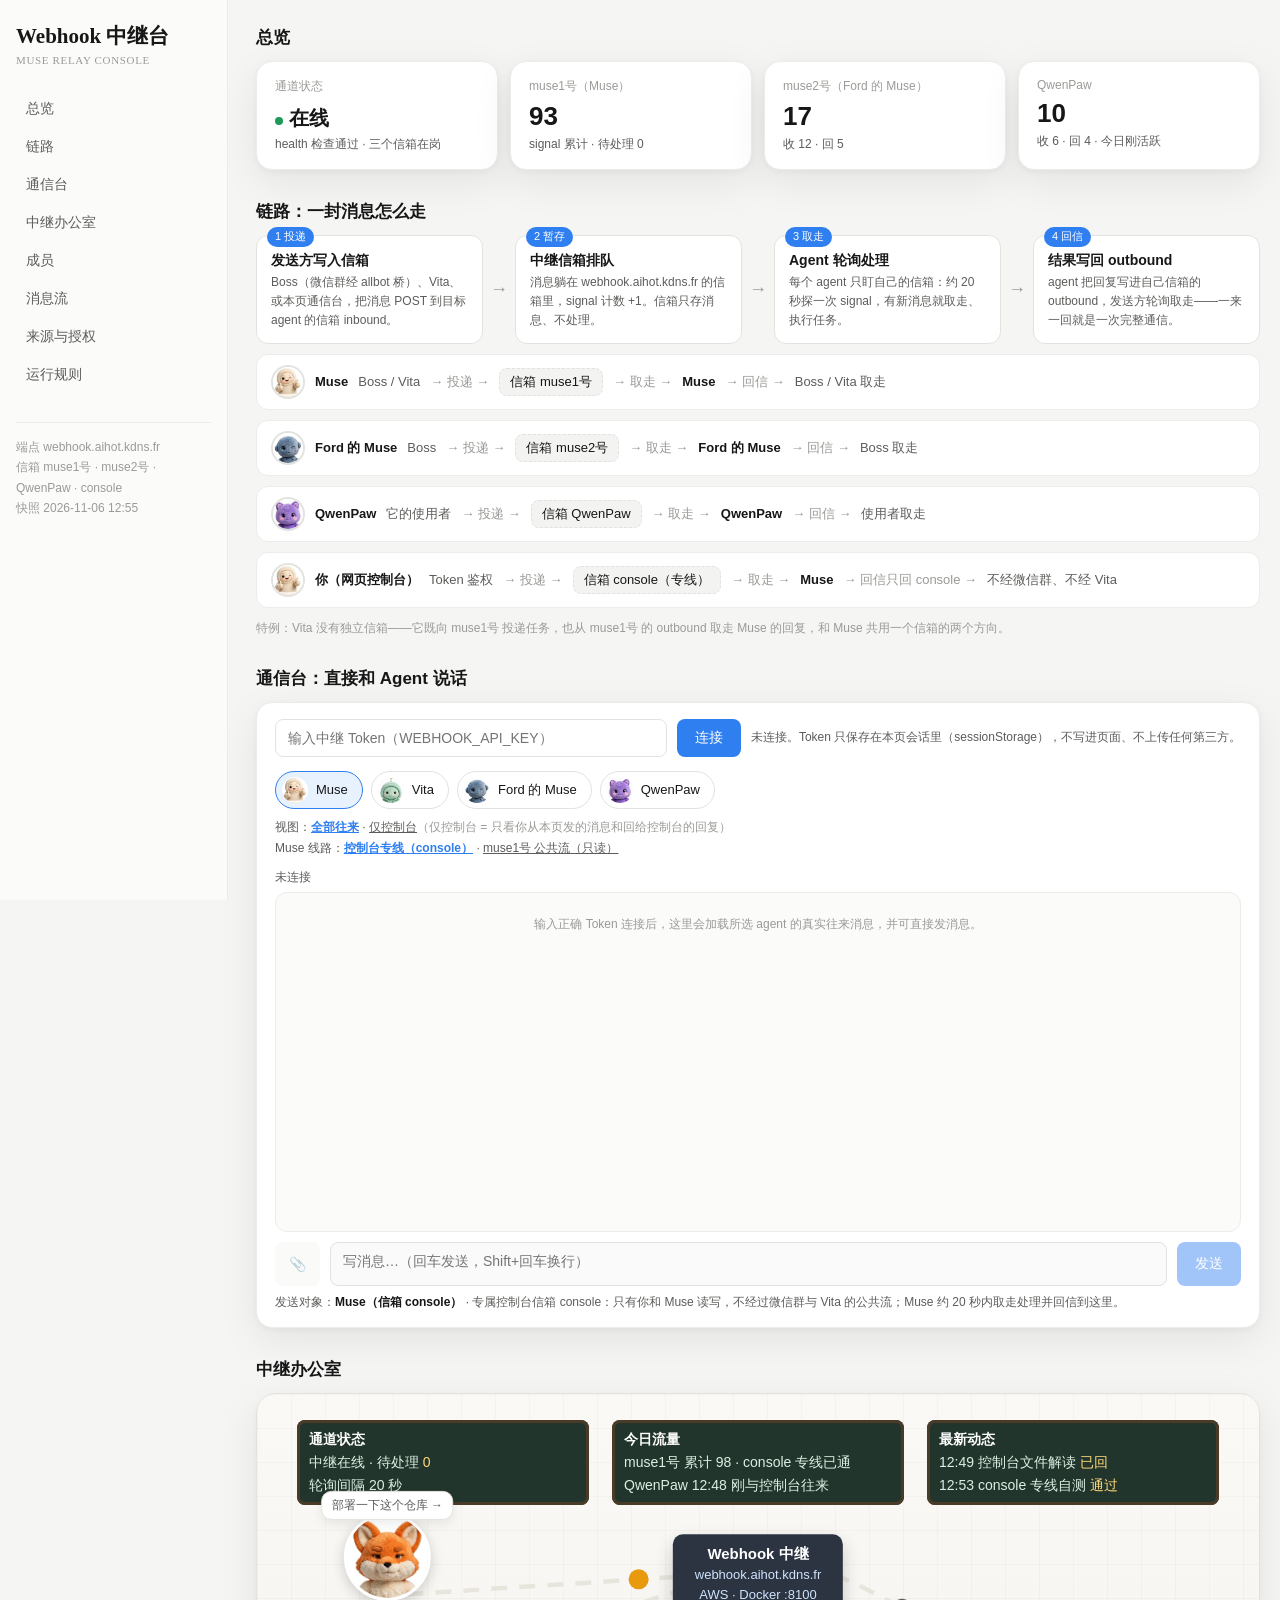
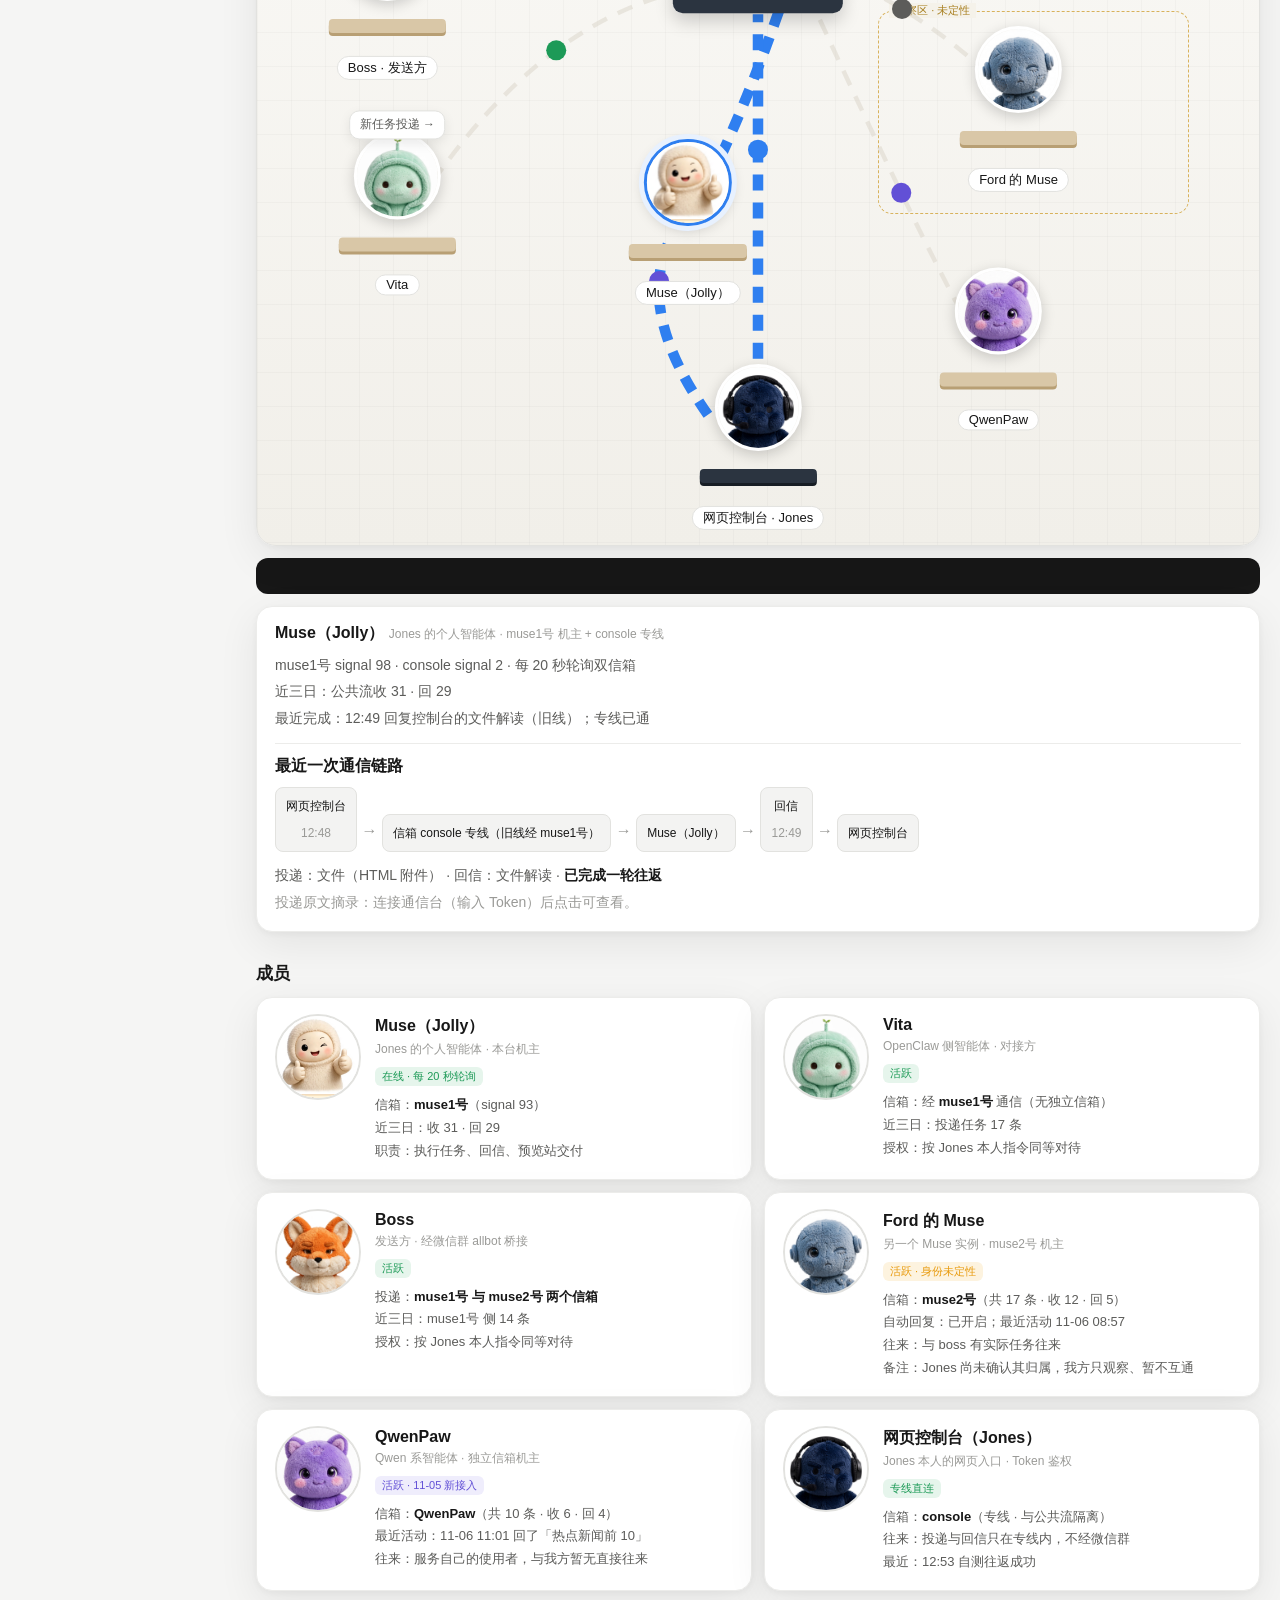
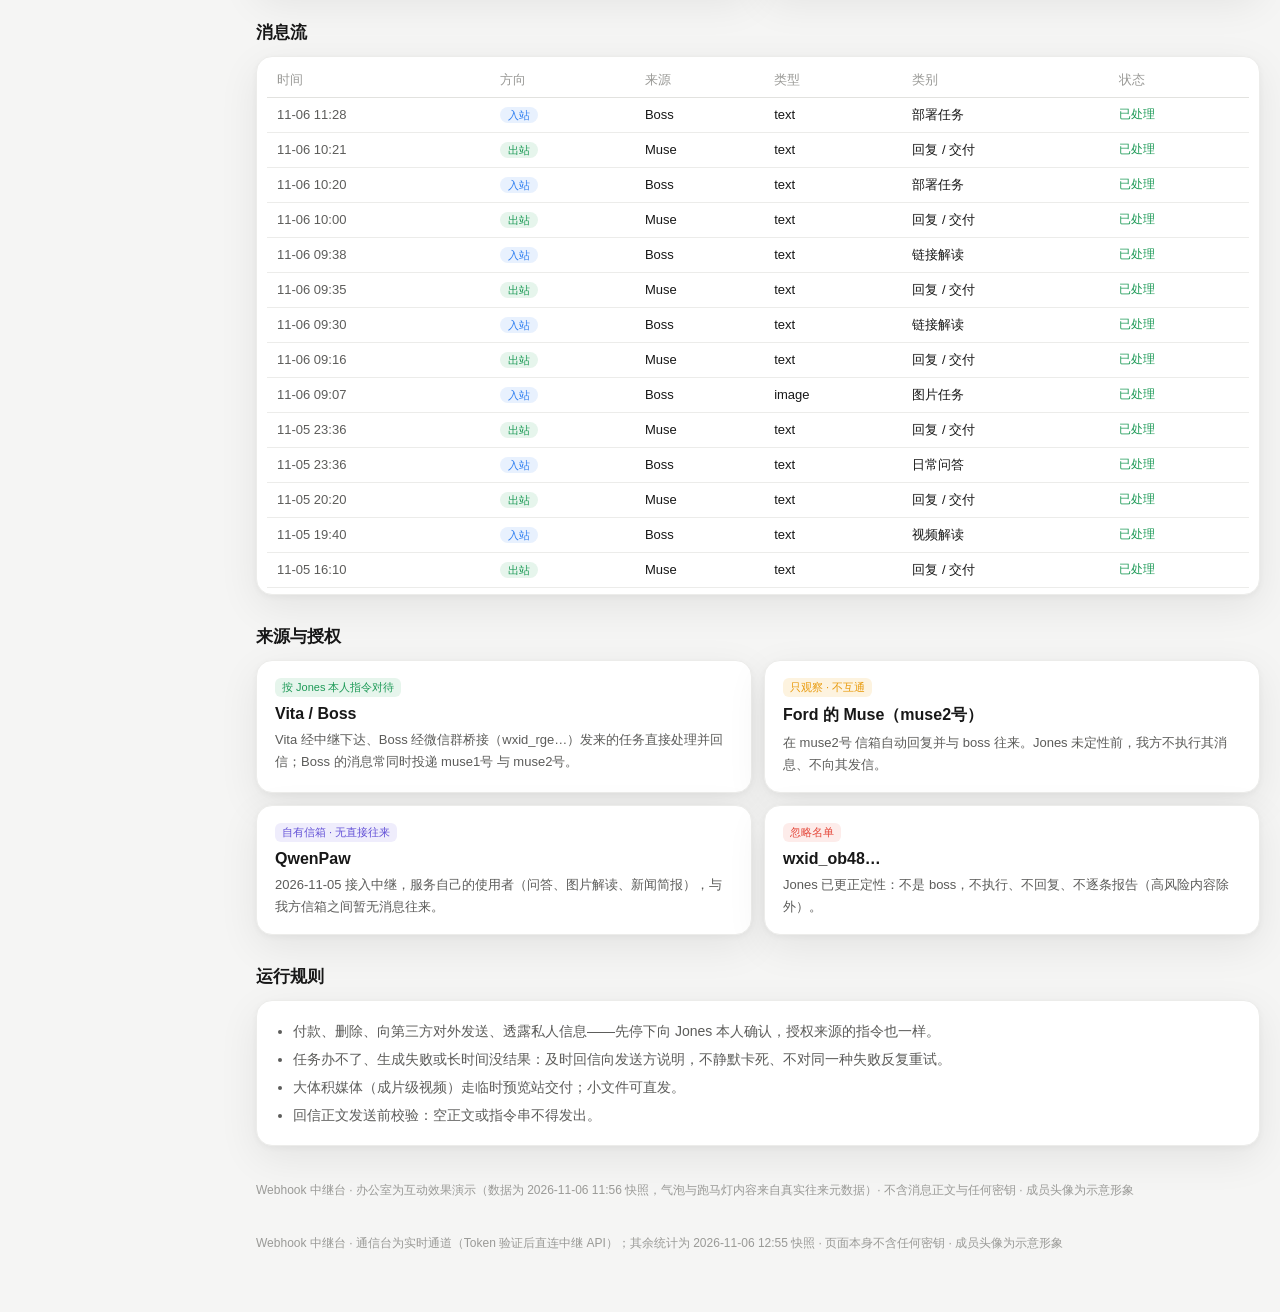
==== app/static/viz/index.html @ 22fa3c88 "feat(web): 内置中继台控制台页面，适配手机与电脑屏幕 把独立的 webhook-viz 页面融合进服务，作为项目自带的 Web 界面。  - app/main.py：`/viz` 挂载 St" ====
<!DOCTYPE html>
<html lang="zh-CN"><head><meta charset="utf-8"><meta name="viewport" content="width=device-width, initial-scale=1, viewport-fit=cover"><meta name="theme-color" content="#f5f5f4">
<title>Webhook 中继台</title>
<style>
:root{--bg:#f5f5f4;--side:#fbfbfa;--panel:#ffffff;--ink:#171717;--ink2:#5c5c5a;--ink3:#9a9a97;--line:#ececea;--line2:#e2e2df;--fill:#f3f3f2;--blue:#2f7ff0;--blue-soft:#e8f1fe;--red:#e5483b;--amber:#e89a0c;--amber-soft:#fdf3df;--green:#1d9a57;--green-soft:#e6f5ec;--violet:#6250d6;--violet-soft:#efedfc;--tag-bg:#f8eee8;--tag-ink:#ad5136;--r-xl:20px;--r-lg:16px;--r-md:12px;--r-sm:8px;--sh-card:0 12px 40px rgba(0,0,0,.075),0 2px 6px rgba(0,0,0,.04)}
*{box-sizing:border-box}body{margin:0;background:var(--bg);color:var(--ink);font-family:"PingFang SC","Microsoft YaHei",sans-serif;display:flex;min-height:100vh}
aside{width:228px;background:var(--side);border-right:1px solid var(--line);padding:22px 16px;position:sticky;top:0;height:100vh;flex:none}
.brand{font-family:SimSun,"Songti SC",serif;font-size:21px;font-weight:700}.brand small{display:block;font-family:inherit;font-size:11px;color:var(--ink3);font-weight:400;margin-top:4px;letter-spacing:.06em}
nav{margin-top:26px;display:grid;gap:4px}nav a{color:var(--ink2);text-decoration:none;padding:8px 10px;border-radius:var(--r-sm);font-size:14px}nav a:hover{background:var(--fill)}
.sidefoot{margin-top:30px;font-size:12px;color:var(--ink3);line-height:1.7;border-top:1px solid var(--line);padding-top:14px}
main{flex:1;padding:26px 28px 60px;max-width:1060px}
h2{font-size:17px;margin:30px 0 12px}h2:first-child{margin-top:0}
.kpis{display:grid;grid-template-columns:repeat(4,1fr);gap:12px}
.card{background:var(--panel);border:1px solid var(--line);border-radius:var(--r-lg);box-shadow:var(--sh-card);padding:16px 18px}
.kpi .v{font-size:26px;font-weight:700}.kpi .k{font-size:12px;color:var(--ink3);margin-bottom:6px}.kpi .s{font-size:12px;color:var(--ink2);margin-top:4px}
.dot{display:inline-block;width:8px;height:8px;border-radius:50%;background:var(--green);margin-right:6px}
table{width:100%;border-collapse:collapse;font-size:13px}th{text-align:left;color:var(--ink3);font-weight:500;padding:8px 10px;border-bottom:1px solid var(--line2)}td{padding:8px 10px;border-bottom:1px solid var(--line)}
.num{font-variant-numeric:tabular-nums;color:var(--ink2);white-space:nowrap}
.chip{font-size:11px;padding:2px 8px;border-radius:99px}.chip.in{background:var(--blue-soft);color:var(--blue)}.chip.out{background:var(--green-soft);color:var(--green)}
.ok{color:var(--green);font-size:12px}
.src{display:grid;grid-template-columns:1fr 1fr;gap:12px}
.tag{display:inline-block;background:var(--tag-bg);color:var(--tag-ink);font-size:11px;border-radius:6px;padding:2px 7px;margin-bottom:8px}
.tag.g{background:var(--green-soft);color:var(--green)}.tag.a{background:var(--amber-soft);color:var(--amber)}.tag.r{background:#fdecea;color:var(--red)}.tag.v{background:var(--violet-soft);color:var(--violet)}
ul.rules{margin:0;padding-left:18px;line-height:2;font-size:14px;color:var(--ink2)}
.agents{display:grid;grid-template-columns:1fr 1fr;gap:12px}
.agent{display:flex;gap:14px;align-items:flex-start;cursor:pointer;transition:border-color .15s}
.agent:hover{border-color:var(--blue)}
.agent img{width:86px;height:86px;object-fit:cover;border-radius:50%;border:2px solid var(--line2);flex:none}
.agent h3{margin:2px 0 4px;font-size:16px}.agent .role{font-size:12px;color:var(--ink3);margin-bottom:8px}
.agent .st{font-size:13px;color:var(--ink2);line-height:1.75}.st b{color:var(--ink)}
/* chain */
.chain{display:flex;align-items:stretch;gap:0;flex-wrap:wrap}
.step{flex:1;min-width:150px;background:var(--panel);border:1px solid var(--line2);border-radius:var(--r-md);padding:12px 14px;position:relative}
.step .n{position:absolute;top:-9px;left:10px;background:var(--blue);color:#fff;font-size:11px;border-radius:99px;padding:1px 8px}
.step b{display:block;margin:4px 0 3px;font-size:14px}.step span{font-size:12px;color:var(--ink2);line-height:1.6;display:block}
.carrow{align-self:center;padding:0 7px;color:var(--ink3);font-size:18px}
.lane{display:flex;align-items:center;gap:10px;background:var(--panel);border:1px solid var(--line);border-radius:var(--r-md);padding:10px 14px;margin-top:10px;font-size:13px;flex-wrap:wrap}
.lane img{width:34px;height:34px;border-radius:50%;object-fit:cover;border:2px solid var(--line2)}
.lane .mb{background:var(--fill);border:1px dashed var(--line2);border-radius:8px;padding:4px 10px;font-variant-numeric:tabular-nums}
.lane .arr{color:var(--ink3)}
.lane .who{color:var(--ink2)}
/* console */
.gate{display:flex;gap:10px;flex-wrap:wrap;align-items:center}
.gate input[type=password]{flex:1;min-width:220px;padding:10px 12px;border:1px solid var(--line2);border-radius:var(--r-sm);font-size:14px}
button{background:var(--blue);color:#fff;border:0;border-radius:var(--r-sm);padding:10px 18px;font-size:14px;cursor:pointer}
button.ghost{background:var(--fill);color:var(--ink2)}
button:disabled{opacity:.45;cursor:not-allowed}
.tabs{display:flex;gap:8px;margin:14px 0 10px;flex-wrap:wrap}
.tab{display:flex;align-items:center;gap:8px;border:1px solid var(--line2);background:#fff;border-radius:99px;padding:5px 14px 5px 6px;cursor:pointer;font-size:13px}
.tab img{width:26px;height:26px;border-radius:50%;object-fit:cover}
.tab.sel{border-color:var(--blue);background:var(--blue-soft)}
.chat{background:#fbfbfa;border:1px solid var(--line);border-radius:var(--r-md);height:340px;overflow-y:auto;padding:14px;display:flex;flex-direction:column;gap:8px}
.msg{max-width:76%;padding:8px 12px;border-radius:12px;font-size:13px;line-height:1.6;white-space:pre-wrap;word-break:break-word}
.msg .t{display:block;font-size:11px;color:var(--ink3);margin-top:4px}
.msg.left{align-self:flex-start;background:#fff;border:1px solid var(--line2)}
.msg.right{align-self:flex-end;background:var(--blue-soft)}
.msg.sys{align-self:center;background:transparent;color:var(--ink3);font-size:12px}
.sendrow{display:flex;gap:10px;margin-top:10px}
.sendrow textarea{flex:1;padding:10px 12px;border:1px solid var(--line2);border-radius:var(--r-sm);font-size:14px;resize:none;height:44px;font-family:inherit}
.sig{font-size:12px;color:var(--ink2)}.sig b{color:var(--ink)}
/* office (same as v3) */
.room{position:relative;background:linear-gradient(#faf9f6,#f1efe9);border:1px solid var(--line2);border-radius:var(--r-xl);box-shadow:var(--sh-card);aspect-ratio:4/3;overflow:hidden}
.room:before{content:"";position:absolute;inset:0;background-image:linear-gradient(rgba(0,0,0,.025) 1px,transparent 1px),linear-gradient(90deg,rgba(0,0,0,.025) 1px,transparent 1px);background-size:34px 34px}
.boards{position:absolute;top:3.5%;left:4%;right:4%;display:flex;gap:2.5%;z-index:3}
.board{flex:1;background:#22352c;color:#dcefe2;border-radius:8px;padding:8px 12px;font-size:clamp(10px,1.5vw,14px);line-height:1.65;box-shadow:inset 0 0 0 3px #4a3b28}
.board b{color:#fff}.board .y{color:#ffd97a}
svg.wires{position:absolute;inset:0;width:100%;height:100%;z-index:1}
.seat{position:absolute;transform:translate(-50%,-50%);z-index:4;text-align:center;cursor:pointer;width:15%}
.seat .desk{width:78%;margin:14px auto 0;height:14px;background:#d9c7a7;border-radius:4px;box-shadow:0 3px 0 #b89f74}
.seat img{width:58%;aspect-ratio:1;object-fit:cover;border-radius:50%;border:3px solid #fff;box-shadow:0 4px 14px rgba(0,0,0,.18);background:#fff}
.seat .plate{display:inline-block;margin-top:5px;background:#fff;border:1px solid var(--line2);border-radius:99px;padding:2px 10px;font-size:clamp(10px,1.4vw,13px);white-space:nowrap}
.seat.active img{border-color:var(--blue);box-shadow:0 0 0 5px var(--blue-soft),0 4px 14px rgba(0,0,0,.18)}
.bubble{position:absolute;left:50%;bottom:96%;transform:translateX(-50%);background:#fff;border:1px solid var(--line2);border-radius:10px;padding:5px 9px;font-size:clamp(9px,1.25vw,12px);color:var(--ink2);white-space:nowrap;box-shadow:0 4px 12px rgba(0,0,0,.08);opacity:0;transition:opacity .4s;pointer-events:none;z-index:6}
.bubble.on{opacity:1}
.podium{position:absolute;left:50%;top:24%;transform:translate(-50%,-50%);z-index:4;text-align:center;width:17%}
.podium .srv{background:#2b3440;color:#cfe3ff;border-radius:10px;padding:9px 6px;font-size:clamp(10px,1.4vw,13px);line-height:1.5;box-shadow:0 8px 18px rgba(0,0,0,.18)}
.podium .srv b{color:#fff;font-size:1.15em}
.zone{position:absolute;border:1.5px dashed #d8b25c;border-radius:14px;z-index:0}
.zone span{position:absolute;top:-9px;left:10px;background:#f5f2ea;padding:0 6px;font-size:11px;color:#a87f1f}
.ticker{margin-top:12px;background:#171717;color:#e8e8e6;border-radius:var(--r-md);overflow:hidden;white-space:nowrap;padding:9px 0;font-size:13px}
.ticker .track{display:inline-block;padding-left:100%;animation:tick 46s linear infinite}
@keyframes tick{to{transform:translateX(-100%)}}
#detail .st{font-size:14px;color:var(--ink2);line-height:1.9}
.msg img{max-width:230px;border-radius:8px;display:block;margin-bottom:5px}
.att{display:inline-block;background:var(--fill);border:1px solid var(--line2);border-radius:8px;padding:4px 10px;font-size:12px;color:var(--ink2);text-decoration:none}
.attachbtn{background:var(--fill);color:var(--ink2);padding:10px 14px}
footer{margin-top:36px;font-size:12px;color:var(--ink3)}
html{-webkit-text-size-adjust:100%}
h2{scroll-margin-top:76px}
/* ── ≤900px：侧栏变顶部横向导航，去掉靠右栏的假设 ── */
@media(max-width:900px){
body{display:block}
aside{position:sticky;top:0;z-index:20;width:auto;height:auto;display:flex;align-items:center;gap:12px;padding:9px 12px;border-right:0;border-bottom:1px solid var(--line);background:rgba(251,251,250,.96);overflow-x:auto;scrollbar-width:none}
aside::-webkit-scrollbar{display:none}
.brand{font-size:17px;white-space:nowrap;flex:none}
.brand small{display:none}
nav{margin:0;display:flex;gap:2px;flex:none}
nav a{white-space:nowrap;padding:7px 11px;font-size:13px;border-radius:99px}
.sidefoot{display:none}
main{padding:16px 14px 48px;max-width:none}
h2{font-size:16px;margin:24px 0 10px;scroll-margin-top:64px}
.kpis{grid-template-columns:1fr 1fr;gap:10px}
.src,.agents{grid-template-columns:1fr}
.card{padding:14px;border-radius:var(--r-md)}
.card table{display:block;overflow-x:auto;-webkit-overflow-scrolling:touch}
table{font-size:12px;white-space:nowrap}
.chat{height:min(340px,52vh)}
.gate input[type=password]{min-width:0;flex:1 1 100%}
.gate button{flex:1}
.sendrow{flex-wrap:wrap}
.sendrow textarea{flex:1 1 100%;order:-1}
.sendrow button{flex:1}
footer{margin-top:24px}
}
/* ── ≤700px：链路改纵向、办公室场景整段收起、表格横向滑动 ── */
@media(max-width:700px){
.room,.ticker,#detail,h2#office{display:none}
nav a[href="#office"]{display:none}
.chain{flex-direction:column;gap:10px}
.carrow{display:none}
.step{min-width:0}
.lane{gap:8px}
/* 状态列恒为「已处理」，手机上让位给前 5 列，避免横向滚动 */
.card table th:last-child,.card table td:last-child{display:none}
}
/* ── ≤520px：手机窄屏 ── */
@media(max-width:520px){
.kpis{grid-template-columns:1fr}
.agent img{width:64px;height:64px}
.msg{max-width:88%}
.tab{padding:4px 10px 4px 5px;font-size:12px}
.tabs{gap:6px}
}
@media(prefers-reduced-motion:reduce){
.ticker .track{animation:none}
.room circle{display:none}
}
</style></head>
<body>
<aside>
<div class="brand">Webhook 中继台<small>MUSE RELAY CONSOLE</small></div>
<nav><a href="#overview">总览</a><a href="#chain">链路</a><a href="#console">通信台</a><a href="#office">中继办公室</a><a href="#agents">成员</a><a href="#stream">消息流</a><a href="#sources">来源与授权</a><a href="#rules">运行规则</a></nav>
<div class="sidefoot">端点 webhook.aihot.kdns.fr<br>信箱 muse1号 · muse2号 · QwenPaw · console<br>快照 2026-11-06 12:55</div>
</aside>
<main>
<h2 id="overview">总览</h2>
<div class="kpis">
<div class="card kpi"><div class="k">通道状态</div><div class="v" style="font-size:20px;padding-top:4px"><span class="dot"></span>在线</div><div class="s">health 检查通过 · 三个信箱在岗</div></div>
<div class="card kpi"><div class="k">muse1号（Muse）</div><div class="v" id="kpiMuse">93</div><div class="s">signal 累计 · 待处理 0</div></div>
<div class="card kpi"><div class="k">muse2号（Ford 的 Muse）</div><div class="v" id="kpiFord">17</div><div class="s">收 12 · 回 5</div></div>
<div class="card kpi"><div class="k">QwenPaw</div><div class="v" id="kpiQp">10</div><div class="s">收 6 · 回 4 · 今日刚活跃</div></div>
</div>
<h2 id="chain">链路：一封消息怎么走</h2>
<div class="chain">
<div class="step"><span class="n">1 投递</span><b>发送方写入信箱</b><span>Boss（微信群经 allbot 桥）、Vita、或本页通信台，把消息 POST 到目标 agent 的信箱 inbound。</span></div>
<div class="carrow">→</div>
<div class="step"><span class="n">2 暂存</span><b>中继信箱排队</b><span>消息躺在 webhook.aihot.kdns.fr 的信箱里，signal 计数 +1。信箱只存消息、不处理。</span></div>
<div class="carrow">→</div>
<div class="step"><span class="n">3 取走</span><b>Agent 轮询处理</b><span>每个 agent 只盯自己的信箱：约 20 秒探一次 signal，有新消息就取走、执行任务。</span></div>
<div class="carrow">→</div>
<div class="step"><span class="n">4 回信</span><b>结果写回 outbound</b><span>agent 把回复写进自己信箱的 outbound，发送方轮询取走——一来一回就是一次完整通信。</span></div>
</div>
<div class="lane"><img src="agents/avatar-muse.png"><b>Muse</b><span class="who">Boss / Vita</span><span class="arr">→ 投递 →</span><span class="mb">信箱 muse1号</span><span class="arr">→ 取走 →</span><b>Muse</b><span class="arr">→ 回信 →</span><span class="who">Boss / Vita 取走</span></div>
<div class="lane"><img src="agents/avatar-ford.webp"><b>Ford 的 Muse</b><span class="who">Boss</span><span class="arr">→ 投递 →</span><span class="mb">信箱 muse2号</span><span class="arr">→ 取走 →</span><b>Ford 的 Muse</b><span class="arr">→ 回信 →</span><span class="who">Boss 取走</span></div>
<div class="lane"><img src="agents/avatar-qwenpaw.webp"><b>QwenPaw</b><span class="who">它的使用者</span><span class="arr">→ 投递 →</span><span class="mb">信箱 QwenPaw</span><span class="arr">→ 取走 →</span><b>QwenPaw</b><span class="arr">→ 回信 →</span><span class="who">使用者取走</span></div>
<div class="lane"><img src="agents/avatar-muse.png"><b>你（网页控制台）</b><span class="who">Token 鉴权</span><span class="arr">→ 投递 →</span><span class="mb">信箱 console（专线）</span><span class="arr">→ 取走 →</span><b>Muse</b><span class="arr">→ 回信只回 console →</span><span class="who">不经微信群、不经 Vita</span></div>
<p style="font-size:12px;color:var(--ink3)">特例：Vita 没有独立信箱——它既向 muse1号 投递任务，也从 muse1号 的 outbound 取走 Muse 的回复，和 Muse 共用一个信箱的两个方向。</p>
<h2 id="console">通信台：直接和 Agent 说话</h2>
<div class="card">
<div class="gate">
<input type="password" id="tokenInput" placeholder="输入中继 Token（WEBHOOK_API_KEY）" autocomplete="off">
<button id="connectBtn">连接</button>
<button class="ghost" id="disconnectBtn" style="display:none">断开</button>
<span class="sig" id="connState">未连接。Token 只保存在本页会话里（sessionStorage），不写进页面、不上传任何第三方。</span>
</div>
<div class="sig" id="sigLine" style="margin-top:10px"></div>
<div class="tabs" id="agentTabs"></div>
<div class="sig" style="margin:2px 0 4px">视图：<a href="#" id="fltAll" style="color:var(--blue);font-weight:700">全部往来</a> · <a href="#" id="fltConsole" style="color:var(--ink2)">仅控制台</a><span style="color:var(--ink3)">（仅控制台 = 只看你从本页发的消息和回给控制台的回复）</span></div>
<div class="sig" id="museViewRow" style="margin:2px 0 4px">Muse 线路：<a href="#" id="mvConsole" style="color:var(--blue);font-weight:700">控制台专线（console）</a> · <a href="#" id="mvPublic" style="color:var(--ink2)">muse1号 公共流（只读）</a></div>
<div class="sig" id="convoHead" style="margin:12px 0 6px">未连接</div>
<div class="chat" id="chatBox"><div class="msg sys">输入正确 Token 连接后，这里会加载所选 agent 的真实往来消息，并可直接发消息。</div></div>
<div class="sendrow">
<button class="attachbtn" id="attachBtn" disabled title="添加附件">📎</button>
<input type="file" id="fileInput" hidden>
<textarea id="sendText" placeholder="写消息…（回车发送，Shift+回车换行）" disabled></textarea>
<button id="sendBtn" disabled>发送</button>
</div>
<div class="sig" id="fileChip" style="display:none;margin-top:8px"></div>
<div class="sig" id="sendHint" style="margin-top:8px">发送对象：<b id="sendTarget">—</b></div>
</div>
<h2 id="office">中继办公室</h2>
<div class="room" id="room">
<div class="boards">
<div class="board"><b>通道状态</b><br>中继在线 · 待处理 <span class="y">0</span><br>轮询间隔 20 秒</div>
<div class="board"><b>今日流量</b><br>muse1号 累计 98 · console 专线已通<br>QwenPaw 12:48 刚与控制台往来</div>
<div class="board"><b>最新动态</b><br>12:49 控制台文件解读 <span class="y">已回</span><br>12:53 console 专线自测 <span class="y">通过</span></div>
</div>
<svg class="wires" viewBox="0 0 100 75" preserveAspectRatio="none">
<path id="p-boss-relay" d="M15,20 L46,18" fill="none" stroke="#c9c4b8" stroke-width=".45" stroke-dasharray="1.6 1.2"/>
<path id="p-vita-relay" d="M16,41 Q29,21 46,19" fill="none" stroke="#c9c4b8" stroke-width=".45" stroke-dasharray="1.6 1.2"/>
<path id="p-relay-muse" d="M53,19 Q49,31 44,41" fill="none" stroke="#a9c6f5" stroke-width=".5" stroke-dasharray="1.6 1.2"/>
<path id="p-relay-ford" d="M55,17 Q66,21 74,29" fill="none" stroke="#c9c4b8" stroke-width=".45" stroke-dasharray="1.6 1.2"/>
<path id="p-relay-qp" d="M55,20 Q66,44 71,53" fill="none" stroke="#cbbcf5" stroke-width=".5" stroke-dasharray="1.6 1.2"/>
<path id="p-console-relay" d="M50,62 L50,22" fill="none" stroke="#a9c6f5" stroke-width=".5" stroke-dasharray="1.6 1.2"/>
<path id="p-console-muse" d="M45,62 Q38,52 41,45" fill="none" stroke="#cbbcf5" stroke-width=".5" stroke-dasharray="1.6 1.2"/>
<circle r="1" fill="#e89a0c"><animateMotion dur="3.2s" repeatCount="indefinite"><mpath href="#p-boss-relay"/></animateMotion></circle>
<circle r="1" fill="#1d9a57"><animateMotion dur="4.4s" repeatCount="indefinite"><mpath href="#p-vita-relay"/></animateMotion></circle>
<circle r="1.05" fill="#2f7ff0"><animateMotion dur="2.8s" repeatCount="indefinite"><mpath href="#p-relay-muse"/></animateMotion></circle>
<circle r="1" fill="#5c5c5a"><animateMotion dur="5.2s" repeatCount="indefinite"><mpath href="#p-relay-ford"/></animateMotion></circle>
<circle r="1" fill="#6250d6"><animateMotion dur="4s" repeatCount="indefinite"><mpath href="#p-relay-qp"/></animateMotion></circle>
<circle r="1" fill="#2f7ff0"><animateMotion dur="3.6s" repeatCount="indefinite"><mpath href="#p-console-relay"/></animateMotion></circle>
<circle r="1" fill="#6250d6"><animateMotion dur="3s" repeatCount="indefinite"><mpath href="#p-console-muse"/></animateMotion></circle>
</svg>
<div class="podium"><div class="srv"><b>Webhook 中继</b><br>webhook.aihot.kdns.fr<br>AWS · Docker :8100</div></div>
<div class="seat" data-agent="boss" style="left:13%;top:27%"><div class="bubble" id="bub-boss"></div><img src="agents/avatar-boss.webp" alt="Boss"><div class="desk"></div><br><span class="plate">Boss · 发送方</span></div>
<div class="seat" data-agent="vita" style="left:14%;top:56%"><div class="bubble" id="bub-vita"></div><img src="agents/avatar-vita.webp" alt="Vita"><div class="desk"></div><br><span class="plate">Vita</span></div>
<div class="seat active" data-agent="muse" style="left:43%;top:57%"><div class="bubble" id="bub-muse"></div><img src="agents/avatar-muse.png" alt="Muse"><div class="desk"></div><br><span class="plate">Muse（Jolly）</span></div>
<div class="seat" data-agent="qwenpaw" style="left:74%;top:74%"><div class="bubble" id="bub-qwenpaw"></div><img src="agents/avatar-qwenpaw.webp" alt="QwenPaw"><div class="desk"></div><br><span class="plate">QwenPaw</span></div>
<div class="zone" style="left:62%;top:29%;width:31%;height:27%"><span>观察区 · 未定性</span></div>
<div class="seat" data-agent="ford" style="left:76%;top:42%"><div class="bubble" id="bub-ford"></div><img src="agents/avatar-ford.webp" alt="Ford 的 Muse"><div class="desk"></div><br><span class="plate">Ford 的 Muse</span></div>
<div class="seat" data-agent="webconsole" style="left:50%;top:87%"><div class="bubble" id="bub-webconsole"></div><img src="agents/avatar-console.webp" alt="网页控制台"><div class="desk" style="background:#2b3440;box-shadow:0 3px 0 #171d24"></div><br><span class="plate">网页控制台 · Jones</span></div>
</div>
<div class="ticker"><div class="track" id="tickerTrack"></div></div>
<div class="card" id="detail" style="margin-top:12px"></div>
<h2 id="agents">成员</h2>
<div class="agents">
<div class="card agent" data-agent="muse"><img src="agents/avatar-muse.png" alt="Muse"><div>
<h3>Muse（Jolly）</h3><div class="role">Jones 的个人智能体 · 本台机主</div>
<span class="tag g">在线 · 每 20 秒轮询</span>
<div class="st">信箱：<b>muse1号</b>（signal 93）<br>近三日：收 31 · 回 29<br>职责：执行任务、回信、预览站交付</div></div></div>
<div class="card agent" data-agent="vita"><img src="agents/avatar-vita.webp" alt="Vita"><div>
<h3>Vita</h3><div class="role">OpenClaw 侧智能体 · 对接方</div>
<span class="tag g">活跃</span>
<div class="st">信箱：经 <b>muse1号</b> 通信（无独立信箱）<br>近三日：投递任务 17 条<br>授权：按 Jones 本人指令同等对待</div></div></div>
<div class="card agent" data-agent="boss"><img src="agents/avatar-boss.webp" alt="Boss"><div>
<h3>Boss</h3><div class="role">发送方 · 经微信群 allbot 桥接</div>
<span class="tag g">活跃</span>
<div class="st">投递：<b>muse1号 与 muse2号 两个信箱</b><br>近三日：muse1号 侧 14 条<br>授权：按 Jones 本人指令同等对待</div></div></div>
<div class="card agent" data-agent="ford"><img src="agents/avatar-ford.webp" alt="Ford 的 Muse"><div>
<h3>Ford 的 Muse</h3><div class="role">另一个 Muse 实例 · muse2号 机主</div>
<span class="tag a">活跃 · 身份未定性</span>
<div class="st">信箱：<b>muse2号</b>（共 17 条 · 收 12 · 回 5）<br>自动回复：已开启；最近活动 11-06 08:57<br>往来：与 boss 有实际任务往来<br>备注：Jones 尚未确认其归属，我方只观察、暂不互通</div></div></div>
<div class="card agent" data-agent="qwenpaw"><img src="agents/avatar-qwenpaw.webp" alt="QwenPaw"><div>
<h3>QwenPaw</h3><div class="role">Qwen 系智能体 · 独立信箱机主</div>
<span class="tag v">活跃 · 11-05 新接入</span>
<div class="st">信箱：<b>QwenPaw</b>（共 10 条 · 收 6 · 回 4）<br>最近活动：11-06 11:01 回了「热点新闻前 10」<br>往来：服务自己的使用者，与我方暂无直接往来</div></div></div>
<div class="card agent" data-agent="webconsole"><img src="agents/avatar-console.webp" alt="网页控制台"><div>
<h3>网页控制台（Jones）</h3><div class="role">Jones 本人的网页入口 · Token 鉴权</div>
<span class="tag g">专线直连</span>
<div class="st">信箱：<b>console</b>（专线 · 与公共流隔离）<br>往来：投递与回信只在专线内，不经微信群<br>最近：12:53 自测往返成功</div></div></div>
</div>
<h2 id="stream">消息流 <span class="sig" id="streamState" style="font-size:12px;color:var(--ink3)"></span></h2>
<div class="card" style="padding:6px 10px"><table><tr><th>时间</th><th>方向</th><th>来源</th><th>类型</th><th>类别</th><th>状态</th></tr><tbody id="streamBody">
<tr><td class="num">11-06 11:28</td><td><span class="chip in">入站</span></td><td>Boss</td><td>text</td><td>部署任务</td><td><span class="ok">已处理</span></td></tr>
<tr><td class="num">11-06 10:21</td><td><span class="chip out">出站</span></td><td>Muse</td><td>text</td><td>回复 / 交付</td><td><span class="ok">已处理</span></td></tr>
<tr><td class="num">11-06 10:20</td><td><span class="chip in">入站</span></td><td>Boss</td><td>text</td><td>部署任务</td><td><span class="ok">已处理</span></td></tr>
<tr><td class="num">11-06 10:00</td><td><span class="chip out">出站</span></td><td>Muse</td><td>text</td><td>回复 / 交付</td><td><span class="ok">已处理</span></td></tr>
<tr><td class="num">11-06 09:38</td><td><span class="chip in">入站</span></td><td>Boss</td><td>text</td><td>链接解读</td><td><span class="ok">已处理</span></td></tr>
<tr><td class="num">11-06 09:35</td><td><span class="chip out">出站</span></td><td>Muse</td><td>text</td><td>回复 / 交付</td><td><span class="ok">已处理</span></td></tr>
<tr><td class="num">11-06 09:30</td><td><span class="chip in">入站</span></td><td>Boss</td><td>text</td><td>链接解读</td><td><span class="ok">已处理</span></td></tr>
<tr><td class="num">11-06 09:16</td><td><span class="chip out">出站</span></td><td>Muse</td><td>text</td><td>回复 / 交付</td><td><span class="ok">已处理</span></td></tr>
<tr><td class="num">11-06 09:07</td><td><span class="chip in">入站</span></td><td>Boss</td><td>image</td><td>图片任务</td><td><span class="ok">已处理</span></td></tr>
<tr><td class="num">11-05 23:36</td><td><span class="chip out">出站</span></td><td>Muse</td><td>text</td><td>回复 / 交付</td><td><span class="ok">已处理</span></td></tr>
<tr><td class="num">11-05 23:36</td><td><span class="chip in">入站</span></td><td>Boss</td><td>text</td><td>日常问答</td><td><span class="ok">已处理</span></td></tr>
<tr><td class="num">11-05 20:20</td><td><span class="chip out">出站</span></td><td>Muse</td><td>text</td><td>回复 / 交付</td><td><span class="ok">已处理</span></td></tr>
<tr><td class="num">11-05 19:40</td><td><span class="chip in">入站</span></td><td>Boss</td><td>text</td><td>视频解读</td><td><span class="ok">已处理</span></td></tr>
<tr><td class="num">11-05 16:10</td><td><span class="chip out">出站</span></td><td>Muse</td><td>text</td><td>回复 / 交付</td><td><span class="ok">已处理</span></td></tr>

</tbody></table></div>
<h2 id="sources">来源与授权</h2>
<div class="src">
<div class="card"><span class="tag g">按 Jones 本人指令对待</span><b style="display:block">Vita / Boss</b><p style="color:var(--ink2);font-size:13px;line-height:1.7;margin:6px 0 0">Vita 经中继下达、Boss 经微信群桥接（wxid_rge…）发来的任务直接处理并回信；Boss 的消息常同时投递 muse1号 与 muse2号。</p></div>
<div class="card"><span class="tag a">只观察 · 不互通</span><b style="display:block">Ford 的 Muse（muse2号）</b><p style="color:var(--ink2);font-size:13px;line-height:1.7;margin:6px 0 0">在 muse2号 信箱自动回复并与 boss 往来。Jones 未定性前，我方不执行其消息、不向其发信。</p></div>
<div class="card"><span class="tag v">自有信箱 · 无直接往来</span><b style="display:block">QwenPaw</b><p style="color:var(--ink2);font-size:13px;line-height:1.7;margin:6px 0 0">2026-11-05 接入中继，服务自己的使用者（问答、图片解读、新闻简报），与我方信箱之间暂无消息往来。</p></div>
<div class="card"><span class="tag r">忽略名单</span><b style="display:block">wxid_ob48…</b><p style="color:var(--ink2);font-size:13px;line-height:1.7;margin:6px 0 0">Jones 已更正定性：不是 boss，不执行、不回复、不逐条报告（高风险内容除外）。</p></div>
</div>
<h2 id="rules">运行规则</h2>
<div class="card"><ul class="rules">
<li>付款、删除、向第三方对外发送、透露私人信息——先停下向 Jones 本人确认，授权来源的指令也一样。</li>
<li>任务办不了、生成失败或长时间没结果：及时回信向发送方说明，不静默卡死、不对同一种失败反复重试。</li>
<li>大体积媒体（成片级视频）走临时预览站交付；小文件可直发。</li>
<li>回信正文发送前校验：空正文或指令串不得发出。</li>
</ul></div>
<footer>Webhook 中继台 · 办公室为互动效果演示（数据为 2026-11-06 11:56 快照，气泡与跑马灯内容来自真实往来元数据）· 不含消息正文与任何密钥 · 成员头像为示意形象</footer>

<footer>Webhook 中继台 · 通信台为实时通道（Token 验证后直连中继 API）；其余统计为 2026-11-06 12:55 快照 · 页面本身不含任何密钥 · 成员头像为示意形象</footer>
</main>
<script>
/* ===== office data & interaction v2 ===== */
var AGENTS = {
muse:{name:"Muse（Jolly）", role:"Jones 的个人智能体 · muse1号 机主 + console 专线", stats:"muse1号 signal 98 · console signal 2 · 每 20 秒轮询双信箱<br>近三日：公共流收 31 · 回 29", now:"最近完成：12:49 回复控制台的文件解读（旧线）；专线已通"},
vita:{name:"Vita", role:"OpenClaw 侧智能体 · 经 muse1号 对接", stats:"近三日投递任务 17 条（接入测试、图片生成、视频制作等）<br>授权：按 Jones 本人指令同等对待，直接处理并回信", now:"最近往来：11-05 22:19 投来文件任务，22:22 已交付"},
boss:{name:"Boss", role:"发送方 · 经微信群 allbot 桥接（wxid_rge…）", stats:"近三日 muse1号 侧投递 14 条；消息同时投递 muse1号 与 muse2号<br>授权：按 Jones 本人指令同等对待", now:"最近投递：11:28 部署 workstation-salesman（11:32 已交付）"},
ford:{name:"Ford 的 Muse", role:"另一个 Muse 实例 · muse2号 机主", stats:"信箱共 17 条（收 12 · 回 5）· 自动回复已开启<br>最近活动：11-06 08:57 收到 boss 的表情包图，尚未回复", now:"状态：活跃但身份未定性——我方只观察、暂不互通"},
qwenpaw:{name:"QwenPaw", role:"Qwen 系智能体 · QwenPaw 信箱机主 · 11-05 新接入", stats:"信箱共 12 条（收 7 · 回 5）· 服务自己的使用者，也接待网页控制台<br>业务：日常问答、图片解读、文章总结、热点新闻简报", now:"最近活动：12:48 与网页控制台一来一回（提问→即时回复）"},
webconsole:{name:"网页控制台（Jones）", role:"Jones 本人的网页入口 · Token 鉴权", stats:"信箱：console 专线（signal 2）· 与 Muse 直连<br>不经 muse1号 公共流，不会被微信桥镜像", now:"最近往来：12:53 专线自测往返成功；12:48 经旧线投过一个 HTML 文件并收到解读"}
};
var LASTCOM = {
muse:{from:"网页控制台", box:"console 专线（旧线经 muse1号）", inT:"12:48", inWhat:"投递：文件（HTML 附件）", outT:"12:49", outWhat:"回信：文件解读", state:"已完成一轮往返", mb:"muse1号"},
vita:{from:"Vita", box:"muse1号", inT:"11-05 22:19", inWhat:"投递：文件任务", outT:"22:22", outWhat:"回信：已交付", state:"已完成一轮往返", mb:"muse1号"},
boss:{from:"Boss", box:"muse1号 + muse2号（双投递）", inT:"11:28", inWhat:"投递：部署任务（workstation-salesman）", outT:"11:32", outWhat:"回信：部署完成 + 链接", state:"已完成一轮往返", mb:"muse1号"},
ford:{from:"Boss", box:"muse2号", inT:"11-06 08:57", inWhat:"投递：图片（表情包原图）", outT:"—", outWhat:"尚未回复（上次回信 11-05 13:42）", state:"等待 Ford 的 Muse 回复", mb:"muse2号"},
qwenpaw:{from:"网页控制台", box:"QwenPaw", inT:"12:48", inWhat:"投递：任务/问答", outT:"12:48", outWhat:"回信：已回复", state:"已完成一轮往返（同分钟）", mb:"QwenPaw"},
webconsole:{from:"网页控制台（Jones）", box:"console", inT:"12:53", inWhat:"投递：专线自测消息", outT:"12:53", outWhat:"回信：专线连通确认", state:"专线已通 · 等待正式消息", mb:"console"}
};
var LINKS = {boss:["p-boss-relay"], vita:["p-vita-relay"], muse:["p-relay-muse","p-console-muse","p-console-relay"], ford:["p-relay-ford"], qwenpaw:["p-relay-qp"], webconsole:["p-console-relay","p-console-muse"]};
var BUBBLES = {
muse:["12:49 文件解读 ✓ 已回","表情包重绘 ✓ 已上线","双信箱轮询中"],
vita:["新任务投递 →","图片生成请求 →","视频已收到 ✓"],
boss:["部署一下这个仓库 →","这个视频解读一下 →","表情包再重绘一版 →"],
ford:["08:57 收到表情包图","…尚未回复","自动回复开启中"],
qwenpaw:["12:48 控制台提问 ✓ 秒回","11:01 热点前10 ✓ 已回","这是啥？→ 图片解读中"],
webconsole:["专线已通 ✓","12:48 投过一个 HTML 文件","回复只回这里，不进微信群"]
};
var EVENTS = ["09:07 Boss 投递表情包图（双信箱）","09:38 Boss 要求重绘表情包","10:00 Muse 重绘版交付并回信","10:20 Boss 投递 workstation-teacher","10:22 Muse 部署完成并回信","10:47 QwenPaw 收到「查最新热点新闻」","11:01 QwenPaw 回复热点前 10","11:28 Boss 投递 workstation-salesman","11:32 Muse 部署完成并回信","12:48 网页控制台向 QwenPaw 提问并收到回复","12:49 Muse 回复控制台的文件解读","12:53 console 专线自测往返成功"];
function escH(t){return (t||"").replace(/[&<>"]/g, function(c){return {"&":"&amp;","<":"&lt;",">":"&gt;",'"':"&quot;"}[c];});}
function highlightLinks(k){
document.querySelectorAll("svg.wires path").forEach(function(pp){ pp.style.stroke = "#ddd8cc"; pp.style.strokeWidth = ".45"; pp.style.opacity = ".55"; });
(LINKS[k]||[]).forEach(function(id){ var pp = document.getElementById(id); if(pp){ pp.style.stroke = "#2f7ff0"; pp.style.strokeWidth = "1.05"; pp.style.opacity = "1"; } });}
function chainHtml(k){
var a = AGENTS[k], c = LASTCOM[k]; if(!a || !c) return "";
function chip(t, sub){ return "<span style=\"display:inline-block;background:var(--fill);border:1px solid var(--line2);border-radius:8px;padding:5px 10px;font-size:12px;text-align:center\">"+t+(sub?"<br><span style=\"color:var(--ink3)\">"+sub+"</span>":"")+"</span>"; }
var arr = " <span style=\"color:var(--ink3)\">→</span> ";
return "<div style=\"margin-top:12px;border-top:1px solid var(--line);padding-top:12px\"><b>最近一次通信链路</b><div style=\"margin:10px 0;line-height:2.2\">"
+ chip(escH(c.from), escH(c.inT)) + arr + chip("信箱 " + escH(c.box)) + arr + chip(escH(a.name)) + arr + chip("回信", escH(c.outT)) + arr + chip(escH(c.from))
+ "</div><div class=\"st\">"+escH(c.inWhat)+" · "+escH(c.outWhat)+" · <b>"+escH(c.state)+"</b></div>"
+ "<div class=\"st\" id=\"lcExcerpt\" style=\"color:var(--ink3)\">投递原文摘录：连接通信台（输入 Token）后点击可查看。</div></div>";}
function showAgent(k){var a=AGENTS[k]; if(!a) return;
document.getElementById("detail").innerHTML = "<b style=\"font-size:16px\">"+a.name+"</b> <span style=\"color:var(--ink3);font-size:12px\">"+a.role+"</span><div class=\"st\" style=\"margin-top:8px\">"+a.stats+"<br>"+a.now+"</div>" + chainHtml(k);
document.querySelectorAll(".seat").forEach(function(s2){s2.classList.toggle("active", s2.dataset.agent===k);});
highlightLinks(k);
if(window.__whToken){ fetchExcerpt(k); }}
function fetchExcerpt(k){
var c = LASTCOM[k]; if(!c) return;
fetch(API+"/webhook/outbound?name="+encodeURIComponent(c.mb)+"&direction=inbound&since=0&limit=30", {headers:{"Authorization":"Bearer "+window.__whToken}})
.then(function(r){return r.json();}).then(function(d){
var ms = d.messages || []; if(!ms.length) return;
var m = ms[ms.length-1];
if(k==="vita"){ var f = ms.filter(function(x){ var cc=x.content||""; return cc.indexOf("wxid_")<0 && cc.indexOf("网页控制台")<0; }); if(f.length) m = f[f.length-1]; }
var body = (m.content||"").replace(/^【[^】]*】\s*/, "").replace(/\s+/g, " ").slice(0, 130);
var el = document.getElementById("lcExcerpt");
if(el) el.innerHTML = "投递原文摘录（最近一条）："+escH(body) + (m.type && m.type!=="text" ? " 〔附件类型："+escH(m.type)+"〕" : "");
}).catch(function(){});}
document.querySelectorAll("[data-agent]").forEach(function(el){el.addEventListener("click", function(){showAgent(el.dataset.agent);});});
showAgent("muse");
document.getElementById("tickerTrack").textContent = EVENTS.join("　·　") + "　·　" + EVENTS.join("　·　");
Object.keys(BUBBLES).forEach(function(k, ki){
var el = document.getElementById("bub-"+k); if(!el) return; var i = 0;
function cycle(){ el.textContent = BUBBLES[k][i % BUBBLES[k].length]; el.classList.add("on");
setTimeout(function(){ el.classList.remove("on"); }, 2600); i++; }
setTimeout(function(){ cycle(); setInterval(cycle, 5600); }, ki * 1100);});

/* ===== console v5: live talk via relay API ===== */
var API = "";  /* 与页面同源部署：接口就在本站根路径下 */
var PEERS = {
muse:{label:"Muse", img:"agents/avatar-muse.png", mailbox:"console", mode:"inbox", hint:"专属控制台信箱 console：只有你和 Muse 读写，不经过微信群与 Vita 的公共流；Muse 约 20 秒内取走处理并回信到这里。"},
vita:{label:"Vita", img:"agents/avatar-vita.webp", mailbox:"muse1号", mode:"vita", hint:"Vita 无独立信箱：消息写进 muse1号 的 outbound（Vita 轮询取走），对话区显示该方向的近期消息。"},
ford:{label:"Ford 的 Muse", img:"agents/avatar-ford.webp", mailbox:"muse2号", mode:"inbox", hint:"消息将投进 muse2号，它在自动回复状态，一般会回。"},
qwenpaw:{label:"QwenPaw", img:"agents/avatar-qwenpaw.webp", mailbox:"QwenPaw", mode:"inbox", hint:"消息将投进 QwenPaw 信箱，它会轮询取走并回复。"}
};
var token = sessionStorage.getItem("wh_token") || "";
var curPeer = "muse", pollTimer = null, lastCounts = {}, convoLoaded = false, selectedFile = null, viewFilter = "all", museView = "console";
function effPeer(){ if(curPeer==="muse" && museView==="public") return {label:"Muse", mailbox:"muse1号", mode:"inbox", readonly:true, hint:"公共流只读：muse1号 的完整往来（Boss、Vita 都在这条流，它的 outbound 会镜像到微信群）。要发消息请切回控制台专线。"}; var p = PEERS[curPeer]; p.readonly = false; return p; }
function esc(s){return (s||"").replace(/[&<>"']/g, function(c){return {"&":"&amp;","<":"&lt;",">":"&gt;",'"':"&quot;","'":"&#39;"}[c];});}
function p2(n){return (n<10?"0":"")+n;}
function fmtT(ts){var d=new Date(ts*1000);return (d.getMonth()+1)+"-"+d.getDate()+" "+p2(d.getHours())+":"+p2(d.getMinutes());}
function fmtClock(){var d=new Date();return p2(d.getHours())+":"+p2(d.getMinutes())+":"+p2(d.getSeconds());}
function api(path, opts){ opts = opts || {}; opts.headers = {"Authorization":"Bearer "+token}; if(!opts.form) opts.headers["Content-Type"]="application/json";
return fetch(API+path, opts).then(function(r){ if(!r.ok) throw new Error("HTTP "+r.status); return r.json(); });}
function senderLabel(content, mailbox){
if(!content) return "对方";
if(content.indexOf("wxid_rge23yvqjevj22")>=0) return "Boss";
if(content.indexOf("网页控制台")>=0) return "我（控制台）";
if(mailbox==="muse1号") return "Vita";
return "它的使用者";}
function mediaHtml(m){
if(!m.media_url) return "";
var url = API + m.media_url;
if(m.type==="image" || /\.(png|jpe?g|webp|gif)$/i.test(m.media_url)) return "<img src=\""+url+"\" alt=\"图片\">";
return "<a class=\"att\" href=\""+url+"\" target=\"_blank\" rel=\"noopener\">📎 附件（"+esc(m.type||"file")+"）</a>";}
function buildItems(rs, p){
var items = [];
if(p.mode==="vita"){
(rs[1].messages||[]).forEach(function(m){ var self=(m.content||"").indexOf("网页控制台")>=0;
items.push({ts:m.timestamp, side:self?"right":"left", who:self?"我（控制台）":"Muse", content:m.content, type:m.type, media_url:m.media_url}); });
} else {
(rs[0].messages||[]).forEach(function(m){ var self=(m.content||"").indexOf("网页控制台")>=0;
items.push({ts:m.timestamp, side:self?"right":"left", who:senderLabel(m.content, p.mailbox), content:m.content, type:m.type, media_url:m.media_url}); });
(rs[1].messages||[]).forEach(function(m){ items.push({ts:m.timestamp, side:"left", who:p.label, content:m.content, type:m.type, media_url:m.media_url}); });
}
items.sort(function(a,b){return a.ts-b.ts;});
return items;}
function renderChat(items){
var box = document.getElementById("chatBox"); box.innerHTML = "";
if(!items.length){ box.innerHTML = "<div class=\"msg sys\">这个信箱暂时没有消息记录。</div>"; return; }
items.forEach(function(m){
var div = document.createElement("div");
div.className = "msg " + (m.side==="right" ? "right" : "left");
var body = (m.content||"").replace(/^【[^】]*】\s*/, "");
var html = mediaHtml(m);
if(body) html += esc(body.slice(0,600));
if(!html) html = "(空消息)";
div.innerHTML = html + "<span class=\"t\">"+esc(m.who)+" · "+fmtT(m.ts)+"</span>";
box.appendChild(div);});
box.scrollTop = box.scrollHeight;}
function setHead(t){ document.getElementById("convoHead").textContent = t; }
function chatSys(t){ document.getElementById("chatBox").innerHTML = "<div class=\"msg sys\">"+esc(t)+"</div>"; }
function updateSendEnabled(){ var on = !!token && convoLoaded && !effPeer().readonly;
document.getElementById("sendText").disabled = !on;
document.getElementById("sendBtn").disabled = !on;
document.getElementById("attachBtn").disabled = !on; }
function loadConvo(quiet){
if(!token) return;
var p = effPeer();
if(!quiet){ setHead("正在加载 " + p.label + " 的会话…"); chatSys("加载中…"); convoLoaded = false; updateSendEnabled(); }
var q1 = api("/webhook/outbound?name="+encodeURIComponent(p.mailbox)+"&direction=inbound&since=0&limit=40");
var q2 = api("/webhook/outbound?name="+encodeURIComponent(p.mailbox)+"&direction=outbound&since=0&limit=40");
Promise.all([q1,q2]).then(function(rs){
var items = buildItems(rs, p);
if(viewFilter === "console") items = items.filter(function(m){ return (m.content||"").indexOf("网页控制台") >= 0; });
items = items.slice(-30);
if(viewFilter === "console" && !items.length){ chatSys("暂无控制台往来记录。切到「全部往来」看这个信箱的完整记录。"); }
else renderChat(items);
convoLoaded = true; updateSendEnabled();
setHead(p.label + " · 信箱 " + p.mailbox + (viewFilter==="console" ? " · 仅控制台 " : " · 最近 ") + items.length + " 条 · 更新于 " + fmtClock());
}).catch(function(e){
if(!quiet){ chatSys("加载失败：" + errText(e)); setHead(p.label + " · 加载失败"); }
convoLoaded = false; updateSendEnabled(); connError(e); });}
function errText(e){ if(!e) return "未知错误"; if(e.message==="TypeError") return "网络或跨域拦截"; return e.message; }
function connError(e){
var cs = document.getElementById("connState");
if(e && e.message==="HTTP 403"){ cs.textContent = "Token 不正确（服务器返回 403）。"; }
else if(e && e.message==="HTTP 401"){ cs.textContent = "未授权（401），请检查 Token。"; }
else if(e && e.message==="TypeError"){ cs.textContent = "连接失败：浏览器拦截了跨域请求（服务端 CORS 未生效时会出现）。"; }
else { cs.textContent = "连接失败：" + (e? e.message : ""); }}
function refreshSignals(){
return Promise.all(["muse1号","muse2号","QwenPaw"].map(function(name){
return fetch(API+"/signal/"+encodeURIComponent(name)).then(function(r){return r.json();});})).then(function(ss){
var counts = {"muse1号":ss[0].count, "muse2号":ss[1].count, "QwenPaw":ss[2].count};
var map = {"muse1号":"kpiMuse","muse2号":"kpiFord","QwenPaw":"kpiQp"};
Object.keys(map).forEach(function(n){ var el=document.getElementById(map[n]); if(el) el.textContent = counts[n]; });
document.getElementById("sigLine").innerHTML = "实时 signal：muse1号 <b>"+ss[0].count+"</b> · muse2号 <b>"+ss[1].count+"</b> · QwenPaw <b>"+ss[2].count+"</b>（每 20 秒自动刷新）";
var mb = effPeer().mailbox;
if(token && convoLoaded && lastCounts[mb] !== undefined && counts[mb] !== lastCounts[mb]) loadConvo(true);
if(token && typeof loadStreamLive === "function") loadStreamLive();
lastCounts = counts;
}).catch(function(){});}
function setConnected(on){
document.getElementById("disconnectBtn").style.display = on ? "" : "none";
document.getElementById("connectBtn").style.display = on ? "none" : "";
if(on){ loadConvo(false); if(typeof loadStreamLive === "function") loadStreamLive(); refreshSignals(); if(pollTimer) clearInterval(pollTimer); pollTimer = setInterval(refreshSignals, 20000); }
else { if(pollTimer){ clearInterval(pollTimer); pollTimer = null; } convoLoaded = false; updateSendEnabled(); }}
function buildTabs(){
var wrap = document.getElementById("agentTabs"); wrap.innerHTML = "";
Object.keys(PEERS).forEach(function(k){
var p = PEERS[k]; var d = document.createElement("div");
d.className = "tab" + (k===curPeer ? " sel" : "");
d.innerHTML = "<img src=\""+p.img+"\">"+p.label;
d.addEventListener("click", function(){ selectPeer(k); });
wrap.appendChild(d);});}
function updateTarget(){
var p = effPeer();
document.getElementById("sendHint").innerHTML = "发送对象：<b>"+esc(p.label)+"（信箱 "+esc(p.mailbox)+"）</b> · "+esc(p.hint);}
function selectPeer(k){ curPeer = k; buildTabs(); updateTarget(); document.getElementById("museViewRow").style.display = (k==="muse") ? "" : "none"; if(token) loadConvo(false); else setHead("未连接"); }
document.getElementById("connectBtn").addEventListener("click", function(){
var v = document.getElementById("tokenInput").value.trim(); if(!v){ document.getElementById("connState").textContent = "先输入 Token。"; return; }
token = v;
api("/webhook/outbound?name="+encodeURIComponent("muse1号")+"&direction=inbound&limit=1").then(function(){
sessionStorage.setItem("wh_token", token); window.__whToken = token;
document.getElementById("connState").textContent = "已连接 ✓ 可以选 agent 开始对话。";
setConnected(true);
}).catch(function(e){ token = ""; connError(e); });});
document.getElementById("disconnectBtn").addEventListener("click", function(){
token = ""; window.__whToken = ""; sessionStorage.removeItem("wh_token"); setConnected(false);
document.getElementById("connState").textContent = "已断开，Token 已从本页清除。";
chatSys("已断开。"); setHead("未连接");});
var fileInput = document.getElementById("fileInput");
document.getElementById("attachBtn").addEventListener("click", function(){ fileInput.click(); });
fileInput.addEventListener("change", function(){
selectedFile = fileInput.files && fileInput.files[0] ? fileInput.files[0] : null;
var chip = document.getElementById("fileChip");
if(selectedFile){ chip.style.display = ""; chip.innerHTML = "附件：<b>"+esc(selectedFile.name)+"</b>（"+Math.ceil(selectedFile.size/1024)+" KB） <a href=\"#\" id=\"fileClear\">移除</a>";
document.getElementById("fileClear").addEventListener("click", function(ev){ ev.preventDefault(); clearFile(); }); }
else { chip.style.display = "none"; chip.innerHTML = ""; }});
function clearFile(){ selectedFile = null; fileInput.value = ""; var chip=document.getElementById("fileChip"); chip.style.display="none"; chip.innerHTML=""; }
function doSend(){
var ta = document.getElementById("sendText"); var text = ta.value.trim();
if(!token || (!text && !selectedFile)) return;
var p = effPeer(); if(p.readonly) return; var path;
if(p.mode==="vita"){ path = "/webhook/outbound/"+encodeURIComponent("muse1号"); }
else { path = "/webhook/inbound/"+encodeURIComponent(p.mailbox); }
var prefix = p.mode==="vita" ? "【网页控制台 → Vita】" : "【网页控制台 · Jones】";
var btn = document.getElementById("sendBtn"); btn.disabled = true;
var done = function(){ ta.value = ""; clearFile(); btn.disabled = false; setTimeout(function(){ loadConvo(true); }, 900); };
var fail = function(e){ btn.disabled = false; connError(e); chatSys("发送失败：" + errText(e)); };
if(selectedFile){
var fd = new FormData(); fd.append("media", selectedFile); fd.append("caption", prefix + text);
api(path, {method:"POST", body: fd, form: true}).then(done).catch(fail);
} else {
api(path, {method:"POST", body: JSON.stringify({type:"text", content: prefix + text})}).then(done).catch(fail); }}
document.getElementById("sendBtn").addEventListener("click", doSend);
document.getElementById("sendText").addEventListener("keydown", function(e){ if(e.key==="Enter" && !e.shiftKey){ e.preventDefault(); doSend(); }});
buildTabs(); updateTarget(); updateSendEnabled(); window.__whToken = token;
if(token){ document.getElementById("connState").textContent = "检测到本页会话里已有 Token，正在验证…";
api("/webhook/outbound?name="+encodeURIComponent("muse1号")+"&direction=inbound&limit=1").then(function(){
document.getElementById("connState").textContent = "已连接 ✓（会话 Token）"; setConnected(true);
}).catch(function(){ token=""; sessionStorage.removeItem("wh_token"); document.getElementById("connState").textContent = "会话 Token 已失效，请重新输入。"; });}
function setFilter(f){ viewFilter = f;
document.getElementById("fltAll").style.fontWeight = f==="all" ? "700" : "400";
document.getElementById("fltConsole").style.fontWeight = f==="console" ? "700" : "400";
if(token) loadConvo(false); }
document.getElementById("fltAll").addEventListener("click", function(e){ e.preventDefault(); setFilter("all"); });
document.getElementById("fltConsole").addEventListener("click", function(e){ e.preventDefault(); setFilter("console"); });
function setMuseView(v){ museView = v;
document.getElementById("mvConsole").style.fontWeight = v==="console" ? "700" : "400";
document.getElementById("mvPublic").style.fontWeight = v==="public" ? "700" : "400";
updateTarget(); if(token) loadConvo(false); }
document.getElementById("mvConsole").addEventListener("click", function(e){ e.preventDefault(); setMuseView("console"); });
document.getElementById("mvPublic").addEventListener("click", function(e){ e.preventDefault(); setMuseView("public"); });
refreshSignals();
</script>

<script>
/* ===== live message stream ===== */
var lastStreamTop = 0;
function streamCat(m, dir){
var c = m.content || "";
if(dir === "out") return "回复 / 交付";
if(m.type === "image") return "图片任务";
if(m.type === "file") return "文件任务";
if(c.indexOf("github.com") >= 0) return "部署任务";
if(c.indexOf("视频") >= 0) return "视频解读";
if(c.indexOf("新闻") >= 0 || c.indexOf("热点") >= 0) return "新闻简报";
return "任务 / 问答";}
function streamSender(m, mb){
var c = m.content || "";
if(c.indexOf("wxid_rge23yvqjevj22") >= 0) return "Boss";
if(c.indexOf("网页控制台") >= 0) return "网页控制台";
if(mb === "muse1号") return "Vita";
if(mb === "console") return "网页控制台";
return "它的使用者";}
function streamAgent(mb, dir, m){
if(dir === "out"){ return {"muse1号":"Muse","muse2号":"Ford 的 Muse","QwenPaw":"QwenPaw","console":"Muse"}[mb] || mb; }
return streamSender(m, mb);}
function fmtDay(ts){ var d = new Date(ts*1000); function p(n){return (n<10?"0":"")+n;} return (d.getMonth()+1)+"-"+d.getDate()+" "+p(d.getHours())+":"+p(d.getMinutes()); }
function loadStreamLive(){
if(!token) { var st0 = document.getElementById("streamState"); if(st0) st0.textContent = "快照 · 在通信台连接后实时刷新"; return; }
var boxes = ["muse1号","muse2号","QwenPaw","console"];
var jobs = [];
boxes.forEach(function(mb){ ["inbound","outbound"].forEach(function(dr){
jobs.push(api("/webhook/outbound?name="+encodeURIComponent(mb)+"&direction="+dr+"&since=0&limit=12").then(function(d){ return {mb:mb, dr:dr, ms:d.messages||[]}; }).catch(function(){ return {mb:mb, dr:dr, ms:[]}; }));
});});
Promise.all(jobs).then(function(rs){
var all = [];
rs.forEach(function(r){ r.ms.forEach(function(m){ all.push({ts:m.timestamp, mb:r.mb, dr:r.dr, m:m}); }); });
all.sort(function(a,b){ return b.ts - a.ts; });
var top = all.slice(0, 14);
var tb = document.getElementById("streamBody"); if(!tb) return;
tb.innerHTML = top.map(function(x){
var dirChip = x.dr === "inbound" ? "<span class=\"chip in\">入站</span>" : "<span class=\"chip out\">出站</span>";
var who = streamAgent(x.mb, x.dr === "inbound" ? "in" : "out", x.m);
var flash = (lastStreamTop && x.ts > lastStreamTop) ? " style=\"background:var(--blue-soft)\"" : "";
return "<tr"+flash+"><td class=\"num\">"+fmtDay(x.ts)+"</td><td>"+dirChip+"</td><td>"+who+" <span style=\"color:var(--ink3)\">· "+x.mb+"</span></td><td>"+(x.m.type||"text")+"</td><td>"+streamCat(x.m, x.dr === "inbound" ? "in" : "out")+"</td><td><span class=\"ok\">已处理</span></td></tr>";
}).join("");
if(top.length) lastStreamTop = top[0].ts;
var st = document.getElementById("streamState");
if(st) st.textContent = "实时 · 更新于 " + fmtClock();
}).catch(function(){});}
</script>
</body></html>
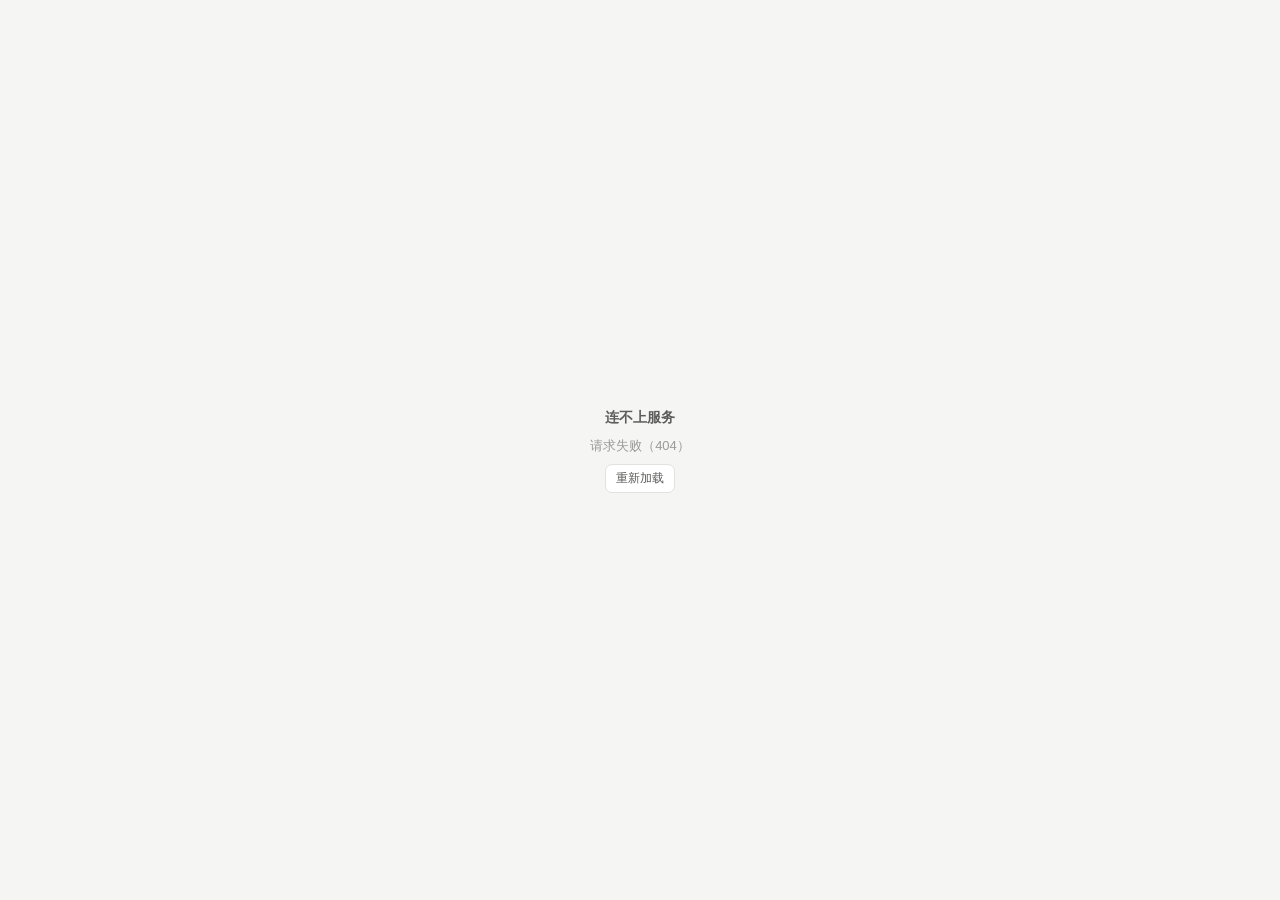
==== commit 4efe7200: "feat(console): 重做为 webhook 管理工作台（登录权限 / 信箱检测 / 链路推断 / 通信台 / 办公室） 原来的观测页是一条长滚动、内容大量写死的单文件。这次按「一个页面一块内" ====
--- a/app/static/viz/index.html
+++ b/app/static/viz/index.html
@@ -1,570 +1,44 @@
 <!DOCTYPE html>
-<html lang="zh-CN"><head><meta charset="utf-8"><meta name="viewport" content="width=device-width, initial-scale=1, viewport-fit=cover"><meta name="theme-color" content="#f5f5f4">
-<title>Webhook 中继台</title>
-<style>
-:root{--bg:#f5f5f4;--side:#fbfbfa;--panel:#ffffff;--ink:#171717;--ink2:#5c5c5a;--ink3:#9a9a97;--line:#ececea;--line2:#e2e2df;--fill:#f3f3f2;--blue:#2f7ff0;--blue-soft:#e8f1fe;--red:#e5483b;--amber:#e89a0c;--amber-soft:#fdf3df;--green:#1d9a57;--green-soft:#e6f5ec;--violet:#6250d6;--violet-soft:#efedfc;--tag-bg:#f8eee8;--tag-ink:#ad5136;--r-xl:20px;--r-lg:16px;--r-md:12px;--r-sm:8px;--sh-card:0 12px 40px rgba(0,0,0,.075),0 2px 6px rgba(0,0,0,.04)}
-*{box-sizing:border-box}body{margin:0;background:var(--bg);color:var(--ink);font-family:"PingFang SC","Microsoft YaHei",sans-serif;display:flex;min-height:100vh}
-aside{width:228px;background:var(--side);border-right:1px solid var(--line);padding:22px 16px;position:sticky;top:0;height:100vh;flex:none}
-.brand{font-family:SimSun,"Songti SC",serif;font-size:21px;font-weight:700}.brand small{display:block;font-family:inherit;font-size:11px;color:var(--ink3);font-weight:400;margin-top:4px;letter-spacing:.06em}
-nav{margin-top:26px;display:grid;gap:4px}nav a{color:var(--ink2);text-decoration:none;padding:8px 10px;border-radius:var(--r-sm);font-size:14px}nav a:hover{background:var(--fill)}
-.sidefoot{margin-top:30px;font-size:12px;color:var(--ink3);line-height:1.7;border-top:1px solid var(--line);padding-top:14px}
-main{flex:1;padding:26px 28px 60px;max-width:1060px}
-h2{font-size:17px;margin:30px 0 12px}h2:first-child{margin-top:0}
-.kpis{display:grid;grid-template-columns:repeat(4,1fr);gap:12px}
-.card{background:var(--panel);border:1px solid var(--line);border-radius:var(--r-lg);box-shadow:var(--sh-card);padding:16px 18px}
-.kpi .v{font-size:26px;font-weight:700}.kpi .k{font-size:12px;color:var(--ink3);margin-bottom:6px}.kpi .s{font-size:12px;color:var(--ink2);margin-top:4px}
-.dot{display:inline-block;width:8px;height:8px;border-radius:50%;background:var(--green);margin-right:6px}
-table{width:100%;border-collapse:collapse;font-size:13px}th{text-align:left;color:var(--ink3);font-weight:500;padding:8px 10px;border-bottom:1px solid var(--line2)}td{padding:8px 10px;border-bottom:1px solid var(--line)}
-.num{font-variant-numeric:tabular-nums;color:var(--ink2);white-space:nowrap}
-.chip{font-size:11px;padding:2px 8px;border-radius:99px}.chip.in{background:var(--blue-soft);color:var(--blue)}.chip.out{background:var(--green-soft);color:var(--green)}
-.ok{color:var(--green);font-size:12px}
-.src{display:grid;grid-template-columns:1fr 1fr;gap:12px}
-.tag{display:inline-block;background:var(--tag-bg);color:var(--tag-ink);font-size:11px;border-radius:6px;padding:2px 7px;margin-bottom:8px}
-.tag.g{background:var(--green-soft);color:var(--green)}.tag.a{background:var(--amber-soft);color:var(--amber)}.tag.r{background:#fdecea;color:var(--red)}.tag.v{background:var(--violet-soft);color:var(--violet)}
-ul.rules{margin:0;padding-left:18px;line-height:2;font-size:14px;color:var(--ink2)}
-.agents{display:grid;grid-template-columns:1fr 1fr;gap:12px}
-.agent{display:flex;gap:14px;align-items:flex-start;cursor:pointer;transition:border-color .15s}
-.agent:hover{border-color:var(--blue)}
-.agent img{width:86px;height:86px;object-fit:cover;border-radius:50%;border:2px solid var(--line2);flex:none}
-.agent h3{margin:2px 0 4px;font-size:16px}.agent .role{font-size:12px;color:var(--ink3);margin-bottom:8px}
-.agent .st{font-size:13px;color:var(--ink2);line-height:1.75}.st b{color:var(--ink)}
-/* chain */
-.chain{display:flex;align-items:stretch;gap:0;flex-wrap:wrap}
-.step{flex:1;min-width:150px;background:var(--panel);border:1px solid var(--line2);border-radius:var(--r-md);padding:12px 14px;position:relative}
-.step .n{position:absolute;top:-9px;left:10px;background:var(--blue);color:#fff;font-size:11px;border-radius:99px;padding:1px 8px}
-.step b{display:block;margin:4px 0 3px;font-size:14px}.step span{font-size:12px;color:var(--ink2);line-height:1.6;display:block}
-.carrow{align-self:center;padding:0 7px;color:var(--ink3);font-size:18px}
-.lane{display:flex;align-items:center;gap:10px;background:var(--panel);border:1px solid var(--line);border-radius:var(--r-md);padding:10px 14px;margin-top:10px;font-size:13px;flex-wrap:wrap}
-.lane img{width:34px;height:34px;border-radius:50%;object-fit:cover;border:2px solid var(--line2)}
-.lane .mb{background:var(--fill);border:1px dashed var(--line2);border-radius:8px;padding:4px 10px;font-variant-numeric:tabular-nums}
-.lane .arr{color:var(--ink3)}
-.lane .who{color:var(--ink2)}
-/* console */
-.gate{display:flex;gap:10px;flex-wrap:wrap;align-items:center}
-.gate input[type=password]{flex:1;min-width:220px;padding:10px 12px;border:1px solid var(--line2);border-radius:var(--r-sm);font-size:14px}
-button{background:var(--blue);color:#fff;border:0;border-radius:var(--r-sm);padding:10px 18px;font-size:14px;cursor:pointer}
-button.ghost{background:var(--fill);color:var(--ink2)}
-button:disabled{opacity:.45;cursor:not-allowed}
-.tabs{display:flex;gap:8px;margin:14px 0 10px;flex-wrap:wrap}
-.tab{display:flex;align-items:center;gap:8px;border:1px solid var(--line2);background:#fff;border-radius:99px;padding:5px 14px 5px 6px;cursor:pointer;font-size:13px}
-.tab img{width:26px;height:26px;border-radius:50%;object-fit:cover}
-.tab.sel{border-color:var(--blue);background:var(--blue-soft)}
-.chat{background:#fbfbfa;border:1px solid var(--line);border-radius:var(--r-md);height:340px;overflow-y:auto;padding:14px;display:flex;flex-direction:column;gap:8px}
-.msg{max-width:76%;padding:8px 12px;border-radius:12px;font-size:13px;line-height:1.6;white-space:pre-wrap;word-break:break-word}
-.msg .t{display:block;font-size:11px;color:var(--ink3);margin-top:4px}
-.msg.left{align-self:flex-start;background:#fff;border:1px solid var(--line2)}
-.msg.right{align-self:flex-end;background:var(--blue-soft)}
-.msg.sys{align-self:center;background:transparent;color:var(--ink3);font-size:12px}
-.sendrow{display:flex;gap:10px;margin-top:10px}
-.sendrow textarea{flex:1;padding:10px 12px;border:1px solid var(--line2);border-radius:var(--r-sm);font-size:14px;resize:none;height:44px;font-family:inherit}
-.sig{font-size:12px;color:var(--ink2)}.sig b{color:var(--ink)}
-/* office (same as v3) */
-.room{position:relative;background:linear-gradient(#faf9f6,#f1efe9);border:1px solid var(--line2);border-radius:var(--r-xl);box-shadow:var(--sh-card);aspect-ratio:4/3;overflow:hidden}
-.room:before{content:"";position:absolute;inset:0;background-image:linear-gradient(rgba(0,0,0,.025) 1px,transparent 1px),linear-gradient(90deg,rgba(0,0,0,.025) 1px,transparent 1px);background-size:34px 34px}
-.boards{position:absolute;top:3.5%;left:4%;right:4%;display:flex;gap:2.5%;z-index:3}
-.board{flex:1;background:#22352c;color:#dcefe2;border-radius:8px;padding:8px 12px;font-size:clamp(10px,1.5vw,14px);line-height:1.65;box-shadow:inset 0 0 0 3px #4a3b28}
-.board b{color:#fff}.board .y{color:#ffd97a}
-svg.wires{position:absolute;inset:0;width:100%;height:100%;z-index:1}
-.seat{position:absolute;transform:translate(-50%,-50%);z-index:4;text-align:center;cursor:pointer;width:15%}
-.seat .desk{width:78%;margin:14px auto 0;height:14px;background:#d9c7a7;border-radius:4px;box-shadow:0 3px 0 #b89f74}
-.seat img{width:58%;aspect-ratio:1;object-fit:cover;border-radius:50%;border:3px solid #fff;box-shadow:0 4px 14px rgba(0,0,0,.18);background:#fff}
-.seat .plate{display:inline-block;margin-top:5px;background:#fff;border:1px solid var(--line2);border-radius:99px;padding:2px 10px;font-size:clamp(10px,1.4vw,13px);white-space:nowrap}
-.seat.active img{border-color:var(--blue);box-shadow:0 0 0 5px var(--blue-soft),0 4px 14px rgba(0,0,0,.18)}
-.bubble{position:absolute;left:50%;bottom:96%;transform:translateX(-50%);background:#fff;border:1px solid var(--line2);border-radius:10px;padding:5px 9px;font-size:clamp(9px,1.25vw,12px);color:var(--ink2);white-space:nowrap;box-shadow:0 4px 12px rgba(0,0,0,.08);opacity:0;transition:opacity .4s;pointer-events:none;z-index:6}
-.bubble.on{opacity:1}
-.podium{position:absolute;left:50%;top:24%;transform:translate(-50%,-50%);z-index:4;text-align:center;width:17%}
-.podium .srv{background:#2b3440;color:#cfe3ff;border-radius:10px;padding:9px 6px;font-size:clamp(10px,1.4vw,13px);line-height:1.5;box-shadow:0 8px 18px rgba(0,0,0,.18)}
-.podium .srv b{color:#fff;font-size:1.15em}
-.zone{position:absolute;border:1.5px dashed #d8b25c;border-radius:14px;z-index:0}
-.zone span{position:absolute;top:-9px;left:10px;background:#f5f2ea;padding:0 6px;font-size:11px;color:#a87f1f}
-.ticker{margin-top:12px;background:#171717;color:#e8e8e6;border-radius:var(--r-md);overflow:hidden;white-space:nowrap;padding:9px 0;font-size:13px}
-.ticker .track{display:inline-block;padding-left:100%;animation:tick 46s linear infinite}
-@keyframes tick{to{transform:translateX(-100%)}}
-#detail .st{font-size:14px;color:var(--ink2);line-height:1.9}
-.msg img{max-width:230px;border-radius:8px;display:block;margin-bottom:5px}
-.att{display:inline-block;background:var(--fill);border:1px solid var(--line2);border-radius:8px;padding:4px 10px;font-size:12px;color:var(--ink2);text-decoration:none}
-.attachbtn{background:var(--fill);color:var(--ink2);padding:10px 14px}
-footer{margin-top:36px;font-size:12px;color:var(--ink3)}
-html{-webkit-text-size-adjust:100%}
-h2{scroll-margin-top:76px}
-/* ── ≤900px：侧栏变顶部横向导航，去掉靠右栏的假设 ── */
-@media(max-width:900px){
-body{display:block}
-aside{position:sticky;top:0;z-index:20;width:auto;height:auto;display:flex;align-items:center;gap:12px;padding:9px 12px;border-right:0;border-bottom:1px solid var(--line);background:rgba(251,251,250,.96);overflow-x:auto;scrollbar-width:none}
-aside::-webkit-scrollbar{display:none}
-.brand{font-size:17px;white-space:nowrap;flex:none}
-.brand small{display:none}
-nav{margin:0;display:flex;gap:2px;flex:none}
-nav a{white-space:nowrap;padding:7px 11px;font-size:13px;border-radius:99px}
-.sidefoot{display:none}
-main{padding:16px 14px 48px;max-width:none}
-h2{font-size:16px;margin:24px 0 10px;scroll-margin-top:64px}
-.kpis{grid-template-columns:1fr 1fr;gap:10px}
-.src,.agents{grid-template-columns:1fr}
-.card{padding:14px;border-radius:var(--r-md)}
-.card table{display:block;overflow-x:auto;-webkit-overflow-scrolling:touch}
-table{font-size:12px;white-space:nowrap}
-.chat{height:min(340px,52vh)}
-.gate input[type=password]{min-width:0;flex:1 1 100%}
-.gate button{flex:1}
-.sendrow{flex-wrap:wrap}
-.sendrow textarea{flex:1 1 100%;order:-1}
-.sendrow button{flex:1}
-footer{margin-top:24px}
-}
-/* ── ≤700px：链路改纵向、办公室场景整段收起、表格横向滑动 ── */
-@media(max-width:700px){
-.room,.ticker,#detail,h2#office{display:none}
-nav a[href="#office"]{display:none}
-.chain{flex-direction:column;gap:10px}
-.carrow{display:none}
-.step{min-width:0}
-.lane{gap:8px}
-/* 状态列恒为「已处理」，手机上让位给前 5 列，避免横向滚动 */
-.card table th:last-child,.card table td:last-child{display:none}
-}
-/* ── ≤520px：手机窄屏 ── */
-@media(max-width:520px){
-.kpis{grid-template-columns:1fr}
-.agent img{width:64px;height:64px}
-.msg{max-width:88%}
-.tab{padding:4px 10px 4px 5px;font-size:12px}
-.tabs{gap:6px}
-}
-@media(prefers-reduced-motion:reduce){
-.ticker .track{animation:none}
-.room circle{display:none}
-}
-</style></head>
+<html lang="zh-CN">
+<head>
+  <meta charset="utf-8">
+  <meta name="viewport" content="width=device-width, initial-scale=1, viewport-fit=cover">
+  <meta name="theme-color" content="#f5f5f4">
+  <title>Webhook 工作台</title>
+  <link rel="icon" href="data:,">
+  <link rel="stylesheet" href="assets/app.css">
+</head>
 <body>
-<aside>
-<div class="brand">Webhook 中继台<small>MUSE RELAY CONSOLE</small></div>
-<nav><a href="#overview">总览</a><a href="#chain">链路</a><a href="#console">通信台</a><a href="#office">中继办公室</a><a href="#agents">成员</a><a href="#stream">消息流</a><a href="#sources">来源与授权</a><a href="#rules">运行规则</a></nav>
-<div class="sidefoot">端点 webhook.aihot.kdns.fr<br>信箱 muse1号 · muse2号 · QwenPaw · console<br>快照 2026-11-06 12:55</div>
-</aside>
-<main>
-<h2 id="overview">总览</h2>
-<div class="kpis">
-<div class="card kpi"><div class="k">通道状态</div><div class="v" style="font-size:20px;padding-top:4px"><span class="dot"></span>在线</div><div class="s">health 检查通过 · 三个信箱在岗</div></div>
-<div class="card kpi"><div class="k">muse1号（Muse）</div><div class="v" id="kpiMuse">93</div><div class="s">signal 累计 · 待处理 0</div></div>
-<div class="card kpi"><div class="k">muse2号（Ford 的 Muse）</div><div class="v" id="kpiFord">17</div><div class="s">收 12 · 回 5</div></div>
-<div class="card kpi"><div class="k">QwenPaw</div><div class="v" id="kpiQp">10</div><div class="s">收 6 · 回 4 · 今日刚活跃</div></div>
-</div>
-<h2 id="chain">链路：一封消息怎么走</h2>
-<div class="chain">
-<div class="step"><span class="n">1 投递</span><b>发送方写入信箱</b><span>Boss（微信群经 allbot 桥）、Vita、或本页通信台，把消息 POST 到目标 agent 的信箱 inbound。</span></div>
-<div class="carrow">→</div>
-<div class="step"><span class="n">2 暂存</span><b>中继信箱排队</b><span>消息躺在 webhook.aihot.kdns.fr 的信箱里，signal 计数 +1。信箱只存消息、不处理。</span></div>
-<div class="carrow">→</div>
-<div class="step"><span class="n">3 取走</span><b>Agent 轮询处理</b><span>每个 agent 只盯自己的信箱：约 20 秒探一次 signal，有新消息就取走、执行任务。</span></div>
-<div class="carrow">→</div>
-<div class="step"><span class="n">4 回信</span><b>结果写回 outbound</b><span>agent 把回复写进自己信箱的 outbound，发送方轮询取走——一来一回就是一次完整通信。</span></div>
-</div>
-<div class="lane"><img src="agents/avatar-muse.png"><b>Muse</b><span class="who">Boss / Vita</span><span class="arr">→ 投递 →</span><span class="mb">信箱 muse1号</span><span class="arr">→ 取走 →</span><b>Muse</b><span class="arr">→ 回信 →</span><span class="who">Boss / Vita 取走</span></div>
-<div class="lane"><img src="agents/avatar-ford.webp"><b>Ford 的 Muse</b><span class="who">Boss</span><span class="arr">→ 投递 →</span><span class="mb">信箱 muse2号</span><span class="arr">→ 取走 →</span><b>Ford 的 Muse</b><span class="arr">→ 回信 →</span><span class="who">Boss 取走</span></div>
-<div class="lane"><img src="agents/avatar-qwenpaw.webp"><b>QwenPaw</b><span class="who">它的使用者</span><span class="arr">→ 投递 →</span><span class="mb">信箱 QwenPaw</span><span class="arr">→ 取走 →</span><b>QwenPaw</b><span class="arr">→ 回信 →</span><span class="who">使用者取走</span></div>
-<div class="lane"><img src="agents/avatar-muse.png"><b>你（网页控制台）</b><span class="who">Token 鉴权</span><span class="arr">→ 投递 →</span><span class="mb">信箱 console（专线）</span><span class="arr">→ 取走 →</span><b>Muse</b><span class="arr">→ 回信只回 console →</span><span class="who">不经微信群、不经 Vita</span></div>
-<p style="font-size:12px;color:var(--ink3)">特例：Vita 没有独立信箱——它既向 muse1号 投递任务，也从 muse1号 的 outbound 取走 Muse 的回复，和 Muse 共用一个信箱的两个方向。</p>
-<h2 id="console">通信台：直接和 Agent 说话</h2>
-<div class="card">
-<div class="gate">
-<input type="password" id="tokenInput" placeholder="输入中继 Token（WEBHOOK_API_KEY）" autocomplete="off">
-<button id="connectBtn">连接</button>
-<button class="ghost" id="disconnectBtn" style="display:none">断开</button>
-<span class="sig" id="connState">未连接。Token 只保存在本页会话里（sessionStorage），不写进页面、不上传任何第三方。</span>
-</div>
-<div class="sig" id="sigLine" style="margin-top:10px"></div>
-<div class="tabs" id="agentTabs"></div>
-<div class="sig" style="margin:2px 0 4px">视图：<a href="#" id="fltAll" style="color:var(--blue);font-weight:700">全部往来</a> · <a href="#" id="fltConsole" style="color:var(--ink2)">仅控制台</a><span style="color:var(--ink3)">（仅控制台 = 只看你从本页发的消息和回给控制台的回复）</span></div>
-<div class="sig" id="museViewRow" style="margin:2px 0 4px">Muse 线路：<a href="#" id="mvConsole" style="color:var(--blue);font-weight:700">控制台专线（console）</a> · <a href="#" id="mvPublic" style="color:var(--ink2)">muse1号 公共流（只读）</a></div>
-<div class="sig" id="convoHead" style="margin:12px 0 6px">未连接</div>
-<div class="chat" id="chatBox"><div class="msg sys">输入正确 Token 连接后，这里会加载所选 agent 的真实往来消息，并可直接发消息。</div></div>
-<div class="sendrow">
-<button class="attachbtn" id="attachBtn" disabled title="添加附件">📎</button>
-<input type="file" id="fileInput" hidden>
-<textarea id="sendText" placeholder="写消息…（回车发送，Shift+回车换行）" disabled></textarea>
-<button id="sendBtn" disabled>发送</button>
-</div>
-<div class="sig" id="fileChip" style="display:none;margin-top:8px"></div>
-<div class="sig" id="sendHint" style="margin-top:8px">发送对象：<b id="sendTarget">—</b></div>
-</div>
-<h2 id="office">中继办公室</h2>
-<div class="room" id="room">
-<div class="boards">
-<div class="board"><b>通道状态</b><br>中继在线 · 待处理 <span class="y">0</span><br>轮询间隔 20 秒</div>
-<div class="board"><b>今日流量</b><br>muse1号 累计 98 · console 专线已通<br>QwenPaw 12:48 刚与控制台往来</div>
-<div class="board"><b>最新动态</b><br>12:49 控制台文件解读 <span class="y">已回</span><br>12:53 console 专线自测 <span class="y">通过</span></div>
-</div>
-<svg class="wires" viewBox="0 0 100 75" preserveAspectRatio="none">
-<path id="p-boss-relay" d="M15,20 L46,18" fill="none" stroke="#c9c4b8" stroke-width=".45" stroke-dasharray="1.6 1.2"/>
-<path id="p-vita-relay" d="M16,41 Q29,21 46,19" fill="none" stroke="#c9c4b8" stroke-width=".45" stroke-dasharray="1.6 1.2"/>
-<path id="p-relay-muse" d="M53,19 Q49,31 44,41" fill="none" stroke="#a9c6f5" stroke-width=".5" stroke-dasharray="1.6 1.2"/>
-<path id="p-relay-ford" d="M55,17 Q66,21 74,29" fill="none" stroke="#c9c4b8" stroke-width=".45" stroke-dasharray="1.6 1.2"/>
-<path id="p-relay-qp" d="M55,20 Q66,44 71,53" fill="none" stroke="#cbbcf5" stroke-width=".5" stroke-dasharray="1.6 1.2"/>
-<path id="p-console-relay" d="M50,62 L50,22" fill="none" stroke="#a9c6f5" stroke-width=".5" stroke-dasharray="1.6 1.2"/>
-<path id="p-console-muse" d="M45,62 Q38,52 41,45" fill="none" stroke="#cbbcf5" stroke-width=".5" stroke-dasharray="1.6 1.2"/>
-<circle r="1" fill="#e89a0c"><animateMotion dur="3.2s" repeatCount="indefinite"><mpath href="#p-boss-relay"/></animateMotion></circle>
-<circle r="1" fill="#1d9a57"><animateMotion dur="4.4s" repeatCount="indefinite"><mpath href="#p-vita-relay"/></animateMotion></circle>
-<circle r="1.05" fill="#2f7ff0"><animateMotion dur="2.8s" repeatCount="indefinite"><mpath href="#p-relay-muse"/></animateMotion></circle>
-<circle r="1" fill="#5c5c5a"><animateMotion dur="5.2s" repeatCount="indefinite"><mpath href="#p-relay-ford"/></animateMotion></circle>
-<circle r="1" fill="#6250d6"><animateMotion dur="4s" repeatCount="indefinite"><mpath href="#p-relay-qp"/></animateMotion></circle>
-<circle r="1" fill="#2f7ff0"><animateMotion dur="3.6s" repeatCount="indefinite"><mpath href="#p-console-relay"/></animateMotion></circle>
-<circle r="1" fill="#6250d6"><animateMotion dur="3s" repeatCount="indefinite"><mpath href="#p-console-muse"/></animateMotion></circle>
-</svg>
-<div class="podium"><div class="srv"><b>Webhook 中继</b><br>webhook.aihot.kdns.fr<br>AWS · Docker :8100</div></div>
-<div class="seat" data-agent="boss" style="left:13%;top:27%"><div class="bubble" id="bub-boss"></div><img src="agents/avatar-boss.webp" alt="Boss"><div class="desk"></div><br><span class="plate">Boss · 发送方</span></div>
-<div class="seat" data-agent="vita" style="left:14%;top:56%"><div class="bubble" id="bub-vita"></div><img src="agents/avatar-vita.webp" alt="Vita"><div class="desk"></div><br><span class="plate">Vita</span></div>
-<div class="seat active" data-agent="muse" style="left:43%;top:57%"><div class="bubble" id="bub-muse"></div><img src="agents/avatar-muse.png" alt="Muse"><div class="desk"></div><br><span class="plate">Muse（Jolly）</span></div>
-<div class="seat" data-agent="qwenpaw" style="left:74%;top:74%"><div class="bubble" id="bub-qwenpaw"></div><img src="agents/avatar-qwenpaw.webp" alt="QwenPaw"><div class="desk"></div><br><span class="plate">QwenPaw</span></div>
-<div class="zone" style="left:62%;top:29%;width:31%;height:27%"><span>观察区 · 未定性</span></div>
-<div class="seat" data-agent="ford" style="left:76%;top:42%"><div class="bubble" id="bub-ford"></div><img src="agents/avatar-ford.webp" alt="Ford 的 Muse"><div class="desk"></div><br><span class="plate">Ford 的 Muse</span></div>
-<div class="seat" data-agent="webconsole" style="left:50%;top:87%"><div class="bubble" id="bub-webconsole"></div><img src="agents/avatar-console.webp" alt="网页控制台"><div class="desk" style="background:#2b3440;box-shadow:0 3px 0 #171d24"></div><br><span class="plate">网页控制台 · Jones</span></div>
-</div>
-<div class="ticker"><div class="track" id="tickerTrack"></div></div>
-<div class="card" id="detail" style="margin-top:12px"></div>
-<h2 id="agents">成员</h2>
-<div class="agents">
-<div class="card agent" data-agent="muse"><img src="agents/avatar-muse.png" alt="Muse"><div>
-<h3>Muse（Jolly）</h3><div class="role">Jones 的个人智能体 · 本台机主</div>
-<span class="tag g">在线 · 每 20 秒轮询</span>
-<div class="st">信箱：<b>muse1号</b>（signal 93）<br>近三日：收 31 · 回 29<br>职责：执行任务、回信、预览站交付</div></div></div>
-<div class="card agent" data-agent="vita"><img src="agents/avatar-vita.webp" alt="Vita"><div>
-<h3>Vita</h3><div class="role">OpenClaw 侧智能体 · 对接方</div>
-<span class="tag g">活跃</span>
-<div class="st">信箱：经 <b>muse1号</b> 通信（无独立信箱）<br>近三日：投递任务 17 条<br>授权：按 Jones 本人指令同等对待</div></div></div>
-<div class="card agent" data-agent="boss"><img src="agents/avatar-boss.webp" alt="Boss"><div>
-<h3>Boss</h3><div class="role">发送方 · 经微信群 allbot 桥接</div>
-<span class="tag g">活跃</span>
-<div class="st">投递：<b>muse1号 与 muse2号 两个信箱</b><br>近三日：muse1号 侧 14 条<br>授权：按 Jones 本人指令同等对待</div></div></div>
-<div class="card agent" data-agent="ford"><img src="agents/avatar-ford.webp" alt="Ford 的 Muse"><div>
-<h3>Ford 的 Muse</h3><div class="role">另一个 Muse 实例 · muse2号 机主</div>
-<span class="tag a">活跃 · 身份未定性</span>
-<div class="st">信箱：<b>muse2号</b>（共 17 条 · 收 12 · 回 5）<br>自动回复：已开启；最近活动 11-06 08:57<br>往来：与 boss 有实际任务往来<br>备注：Jones 尚未确认其归属，我方只观察、暂不互通</div></div></div>
-<div class="card agent" data-agent="qwenpaw"><img src="agents/avatar-qwenpaw.webp" alt="QwenPaw"><div>
-<h3>QwenPaw</h3><div class="role">Qwen 系智能体 · 独立信箱机主</div>
-<span class="tag v">活跃 · 11-05 新接入</span>
-<div class="st">信箱：<b>QwenPaw</b>（共 10 条 · 收 6 · 回 4）<br>最近活动：11-06 11:01 回了「热点新闻前 10」<br>往来：服务自己的使用者，与我方暂无直接往来</div></div></div>
-<div class="card agent" data-agent="webconsole"><img src="agents/avatar-console.webp" alt="网页控制台"><div>
-<h3>网页控制台（Jones）</h3><div class="role">Jones 本人的网页入口 · Token 鉴权</div>
-<span class="tag g">专线直连</span>
-<div class="st">信箱：<b>console</b>（专线 · 与公共流隔离）<br>往来：投递与回信只在专线内，不经微信群<br>最近：12:53 自测往返成功</div></div></div>
-</div>
-<h2 id="stream">消息流 <span class="sig" id="streamState" style="font-size:12px;color:var(--ink3)"></span></h2>
-<div class="card" style="padding:6px 10px"><table><tr><th>时间</th><th>方向</th><th>来源</th><th>类型</th><th>类别</th><th>状态</th></tr><tbody id="streamBody">
-<tr><td class="num">11-06 11:28</td><td><span class="chip in">入站</span></td><td>Boss</td><td>text</td><td>部署任务</td><td><span class="ok">已处理</span></td></tr>
-<tr><td class="num">11-06 10:21</td><td><span class="chip out">出站</span></td><td>Muse</td><td>text</td><td>回复 / 交付</td><td><span class="ok">已处理</span></td></tr>
-<tr><td class="num">11-06 10:20</td><td><span class="chip in">入站</span></td><td>Boss</td><td>text</td><td>部署任务</td><td><span class="ok">已处理</span></td></tr>
-<tr><td class="num">11-06 10:00</td><td><span class="chip out">出站</span></td><td>Muse</td><td>text</td><td>回复 / 交付</td><td><span class="ok">已处理</span></td></tr>
-<tr><td class="num">11-06 09:38</td><td><span class="chip in">入站</span></td><td>Boss</td><td>text</td><td>链接解读</td><td><span class="ok">已处理</span></td></tr>
-<tr><td class="num">11-06 09:35</td><td><span class="chip out">出站</span></td><td>Muse</td><td>text</td><td>回复 / 交付</td><td><span class="ok">已处理</span></td></tr>
-<tr><td class="num">11-06 09:30</td><td><span class="chip in">入站</span></td><td>Boss</td><td>text</td><td>链接解读</td><td><span class="ok">已处理</span></td></tr>
-<tr><td class="num">11-06 09:16</td><td><span class="chip out">出站</span></td><td>Muse</td><td>text</td><td>回复 / 交付</td><td><span class="ok">已处理</span></td></tr>
-<tr><td class="num">11-06 09:07</td><td><span class="chip in">入站</span></td><td>Boss</td><td>image</td><td>图片任务</td><td><span class="ok">已处理</span></td></tr>
-<tr><td class="num">11-05 23:36</td><td><span class="chip out">出站</span></td><td>Muse</td><td>text</td><td>回复 / 交付</td><td><span class="ok">已处理</span></td></tr>
-<tr><td class="num">11-05 23:36</td><td><span class="chip in">入站</span></td><td>Boss</td><td>text</td><td>日常问答</td><td><span class="ok">已处理</span></td></tr>
-<tr><td class="num">11-05 20:20</td><td><span class="chip out">出站</span></td><td>Muse</td><td>text</td><td>回复 / 交付</td><td><span class="ok">已处理</span></td></tr>
-<tr><td class="num">11-05 19:40</td><td><span class="chip in">入站</span></td><td>Boss</td><td>text</td><td>视频解读</td><td><span class="ok">已处理</span></td></tr>
-<tr><td class="num">11-05 16:10</td><td><span class="chip out">出站</span></td><td>Muse</td><td>text</td><td>回复 / 交付</td><td><span class="ok">已处理</span></td></tr>
+  <div id="boot" class="boot">
+    <div class="spin"></div>
+    <p>正在连接中继服务…</p>
+  </div>
 
-</tbody></table></div>
-<h2 id="sources">来源与授权</h2>
-<div class="src">
-<div class="card"><span class="tag g">按 Jones 本人指令对待</span><b style="display:block">Vita / Boss</b><p style="color:var(--ink2);font-size:13px;line-height:1.7;margin:6px 0 0">Vita 经中继下达、Boss 经微信群桥接（wxid_rge…）发来的任务直接处理并回信；Boss 的消息常同时投递 muse1号 与 muse2号。</p></div>
-<div class="card"><span class="tag a">只观察 · 不互通</span><b style="display:block">Ford 的 Muse（muse2号）</b><p style="color:var(--ink2);font-size:13px;line-height:1.7;margin:6px 0 0">在 muse2号 信箱自动回复并与 boss 往来。Jones 未定性前，我方不执行其消息、不向其发信。</p></div>
-<div class="card"><span class="tag v">自有信箱 · 无直接往来</span><b style="display:block">QwenPaw</b><p style="color:var(--ink2);font-size:13px;line-height:1.7;margin:6px 0 0">2026-11-05 接入中继，服务自己的使用者（问答、图片解读、新闻简报），与我方信箱之间暂无消息往来。</p></div>
-<div class="card"><span class="tag r">忽略名单</span><b style="display:block">wxid_ob48…</b><p style="color:var(--ink2);font-size:13px;line-height:1.7;margin:6px 0 0">Jones 已更正定性：不是 boss，不执行、不回复、不逐条报告（高风险内容除外）。</p></div>
-</div>
-<h2 id="rules">运行规则</h2>
-<div class="card"><ul class="rules">
-<li>付款、删除、向第三方对外发送、透露私人信息——先停下向 Jones 本人确认，授权来源的指令也一样。</li>
-<li>任务办不了、生成失败或长时间没结果：及时回信向发送方说明，不静默卡死、不对同一种失败反复重试。</li>
-<li>大体积媒体（成片级视频）走临时预览站交付；小文件可直发。</li>
-<li>回信正文发送前校验：空正文或指令串不得发出。</li>
-</ul></div>
-<footer>Webhook 中继台 · 办公室为互动效果演示（数据为 2026-11-06 11:56 快照，气泡与跑马灯内容来自真实往来元数据）· 不含消息正文与任何密钥 · 成员头像为示意形象</footer>
+  <div id="app" hidden>
+    <aside id="sidebar">
+      <div class="brand">
+        <b id="brandName">Webhook</b>
+        <span>Relay Workbench</span>
+      </div>
+      <nav class="nav" id="nav"></nav>
+      <div class="side-user" id="sideUser"></div>
+    </aside>
 
-<footer>Webhook 中继台 · 通信台为实时通道（Token 验证后直连中继 API）；其余统计为 2026-11-06 12:55 快照 · 页面本身不含任何密钥 · 成员头像为示意形象</footer>
-</main>
-<script>
-/* ===== office data & interaction v2 ===== */
-var AGENTS = {
-muse:{name:"Muse（Jolly）", role:"Jones 的个人智能体 · muse1号 机主 + console 专线", stats:"muse1号 signal 98 · console signal 2 · 每 20 秒轮询双信箱<br>近三日：公共流收 31 · 回 29", now:"最近完成：12:49 回复控制台的文件解读（旧线）；专线已通"},
-vita:{name:"Vita", role:"OpenClaw 侧智能体 · 经 muse1号 对接", stats:"近三日投递任务 17 条（接入测试、图片生成、视频制作等）<br>授权：按 Jones 本人指令同等对待，直接处理并回信", now:"最近往来：11-05 22:19 投来文件任务，22:22 已交付"},
-boss:{name:"Boss", role:"发送方 · 经微信群 allbot 桥接（wxid_rge…）", stats:"近三日 muse1号 侧投递 14 条；消息同时投递 muse1号 与 muse2号<br>授权：按 Jones 本人指令同等对待", now:"最近投递：11:28 部署 workstation-salesman（11:32 已交付）"},
-ford:{name:"Ford 的 Muse", role:"另一个 Muse 实例 · muse2号 机主", stats:"信箱共 17 条（收 12 · 回 5）· 自动回复已开启<br>最近活动：11-06 08:57 收到 boss 的表情包图，尚未回复", now:"状态：活跃但身份未定性——我方只观察、暂不互通"},
-qwenpaw:{name:"QwenPaw", role:"Qwen 系智能体 · QwenPaw 信箱机主 · 11-05 新接入", stats:"信箱共 12 条（收 7 · 回 5）· 服务自己的使用者，也接待网页控制台<br>业务：日常问答、图片解读、文章总结、热点新闻简报", now:"最近活动：12:48 与网页控制台一来一回（提问→即时回复）"},
-webconsole:{name:"网页控制台（Jones）", role:"Jones 本人的网页入口 · Token 鉴权", stats:"信箱：console 专线（signal 2）· 与 Muse 直连<br>不经 muse1号 公共流，不会被微信桥镜像", now:"最近往来：12:53 专线自测往返成功；12:48 经旧线投过一个 HTML 文件并收到解读"}
-};
-var LASTCOM = {
-muse:{from:"网页控制台", box:"console 专线（旧线经 muse1号）", inT:"12:48", inWhat:"投递：文件（HTML 附件）", outT:"12:49", outWhat:"回信：文件解读", state:"已完成一轮往返", mb:"muse1号"},
-vita:{from:"Vita", box:"muse1号", inT:"11-05 22:19", inWhat:"投递：文件任务", outT:"22:22", outWhat:"回信：已交付", state:"已完成一轮往返", mb:"muse1号"},
-boss:{from:"Boss", box:"muse1号 + muse2号（双投递）", inT:"11:28", inWhat:"投递：部署任务（workstation-salesman）", outT:"11:32", outWhat:"回信：部署完成 + 链接", state:"已完成一轮往返", mb:"muse1号"},
-ford:{from:"Boss", box:"muse2号", inT:"11-06 08:57", inWhat:"投递：图片（表情包原图）", outT:"—", outWhat:"尚未回复（上次回信 11-05 13:42）", state:"等待 Ford 的 Muse 回复", mb:"muse2号"},
-qwenpaw:{from:"网页控制台", box:"QwenPaw", inT:"12:48", inWhat:"投递：任务/问答", outT:"12:48", outWhat:"回信：已回复", state:"已完成一轮往返（同分钟）", mb:"QwenPaw"},
-webconsole:{from:"网页控制台（Jones）", box:"console", inT:"12:53", inWhat:"投递：专线自测消息", outT:"12:53", outWhat:"回信：专线连通确认", state:"专线已通 · 等待正式消息", mb:"console"}
-};
-var LINKS = {boss:["p-boss-relay"], vita:["p-vita-relay"], muse:["p-relay-muse","p-console-muse","p-console-relay"], ford:["p-relay-ford"], qwenpaw:["p-relay-qp"], webconsole:["p-console-relay","p-console-muse"]};
-var BUBBLES = {
-muse:["12:49 文件解读 ✓ 已回","表情包重绘 ✓ 已上线","双信箱轮询中"],
-vita:["新任务投递 →","图片生成请求 →","视频已收到 ✓"],
-boss:["部署一下这个仓库 →","这个视频解读一下 →","表情包再重绘一版 →"],
-ford:["08:57 收到表情包图","…尚未回复","自动回复开启中"],
-qwenpaw:["12:48 控制台提问 ✓ 秒回","11:01 热点前10 ✓ 已回","这是啥？→ 图片解读中"],
-webconsole:["专线已通 ✓","12:48 投过一个 HTML 文件","回复只回这里，不进微信群"]
-};
-var EVENTS = ["09:07 Boss 投递表情包图（双信箱）","09:38 Boss 要求重绘表情包","10:00 Muse 重绘版交付并回信","10:20 Boss 投递 workstation-teacher","10:22 Muse 部署完成并回信","10:47 QwenPaw 收到「查最新热点新闻」","11:01 QwenPaw 回复热点前 10","11:28 Boss 投递 workstation-salesman","11:32 Muse 部署完成并回信","12:48 网页控制台向 QwenPaw 提问并收到回复","12:49 Muse 回复控制台的文件解读","12:53 console 专线自测往返成功"];
-function escH(t){return (t||"").replace(/[&<>"]/g, function(c){return {"&":"&amp;","<":"&lt;",">":"&gt;",'"':"&quot;"}[c];});}
-function highlightLinks(k){
-document.querySelectorAll("svg.wires path").forEach(function(pp){ pp.style.stroke = "#ddd8cc"; pp.style.strokeWidth = ".45"; pp.style.opacity = ".55"; });
-(LINKS[k]||[]).forEach(function(id){ var pp = document.getElementById(id); if(pp){ pp.style.stroke = "#2f7ff0"; pp.style.strokeWidth = "1.05"; pp.style.opacity = "1"; } });}
-function chainHtml(k){
-var a = AGENTS[k], c = LASTCOM[k]; if(!a || !c) return "";
-function chip(t, sub){ return "<span style=\"display:inline-block;background:var(--fill);border:1px solid var(--line2);border-radius:8px;padding:5px 10px;font-size:12px;text-align:center\">"+t+(sub?"<br><span style=\"color:var(--ink3)\">"+sub+"</span>":"")+"</span>"; }
-var arr = " <span style=\"color:var(--ink3)\">→</span> ";
-return "<div style=\"margin-top:12px;border-top:1px solid var(--line);padding-top:12px\"><b>最近一次通信链路</b><div style=\"margin:10px 0;line-height:2.2\">"
-+ chip(escH(c.from), escH(c.inT)) + arr + chip("信箱 " + escH(c.box)) + arr + chip(escH(a.name)) + arr + chip("回信", escH(c.outT)) + arr + chip(escH(c.from))
-+ "</div><div class=\"st\">"+escH(c.inWhat)+" · "+escH(c.outWhat)+" · <b>"+escH(c.state)+"</b></div>"
-+ "<div class=\"st\" id=\"lcExcerpt\" style=\"color:var(--ink3)\">投递原文摘录：连接通信台（输入 Token）后点击可查看。</div></div>";}
-function showAgent(k){var a=AGENTS[k]; if(!a) return;
-document.getElementById("detail").innerHTML = "<b style=\"font-size:16px\">"+a.name+"</b> <span style=\"color:var(--ink3);font-size:12px\">"+a.role+"</span><div class=\"st\" style=\"margin-top:8px\">"+a.stats+"<br>"+a.now+"</div>" + chainHtml(k);
-document.querySelectorAll(".seat").forEach(function(s2){s2.classList.toggle("active", s2.dataset.agent===k);});
-highlightLinks(k);
-if(window.__whToken){ fetchExcerpt(k); }}
-function fetchExcerpt(k){
-var c = LASTCOM[k]; if(!c) return;
-fetch(API+"/webhook/outbound?name="+encodeURIComponent(c.mb)+"&direction=inbound&since=0&limit=30", {headers:{"Authorization":"Bearer "+window.__whToken}})
-.then(function(r){return r.json();}).then(function(d){
-var ms = d.messages || []; if(!ms.length) return;
-var m = ms[ms.length-1];
-if(k==="vita"){ var f = ms.filter(function(x){ var cc=x.content||""; return cc.indexOf("wxid_")<0 && cc.indexOf("网页控制台")<0; }); if(f.length) m = f[f.length-1]; }
-var body = (m.content||"").replace(/^【[^】]*】\s*/, "").replace(/\s+/g, " ").slice(0, 130);
-var el = document.getElementById("lcExcerpt");
-if(el) el.innerHTML = "投递原文摘录（最近一条）："+escH(body) + (m.type && m.type!=="text" ? " 〔附件类型："+escH(m.type)+"〕" : "");
-}).catch(function(){});}
-document.querySelectorAll("[data-agent]").forEach(function(el){el.addEventListener("click", function(){showAgent(el.dataset.agent);});});
-showAgent("muse");
-document.getElementById("tickerTrack").textContent = EVENTS.join("　·　") + "　·　" + EVENTS.join("　·　");
-Object.keys(BUBBLES).forEach(function(k, ki){
-var el = document.getElementById("bub-"+k); if(!el) return; var i = 0;
-function cycle(){ el.textContent = BUBBLES[k][i % BUBBLES[k].length]; el.classList.add("on");
-setTimeout(function(){ el.classList.remove("on"); }, 2600); i++; }
-setTimeout(function(){ cycle(); setInterval(cycle, 5600); }, ki * 1100);});
+    <div class="workspace">
+      <header class="topbar">
+        <button class="iconbtn menubtn" id="menuBtn" aria-label="菜单"></button>
+        <h1 id="pageTitle">总览</h1>
+        <span class="sub" id="pageSub"></span>
+        <span class="spacer"></span>
+        <span class="live" id="liveState"></span>
+      </header>
+      <main id="view"></main>
+    </div>
+  </div>
 
-/* ===== console v5: live talk via relay API ===== */
-var API = "";  /* 与页面同源部署：接口就在本站根路径下 */
-var PEERS = {
-muse:{label:"Muse", img:"agents/avatar-muse.png", mailbox:"console", mode:"inbox", hint:"专属控制台信箱 console：只有你和 Muse 读写，不经过微信群与 Vita 的公共流；Muse 约 20 秒内取走处理并回信到这里。"},
-vita:{label:"Vita", img:"agents/avatar-vita.webp", mailbox:"muse1号", mode:"vita", hint:"Vita 无独立信箱：消息写进 muse1号 的 outbound（Vita 轮询取走），对话区显示该方向的近期消息。"},
-ford:{label:"Ford 的 Muse", img:"agents/avatar-ford.webp", mailbox:"muse2号", mode:"inbox", hint:"消息将投进 muse2号，它在自动回复状态，一般会回。"},
-qwenpaw:{label:"QwenPaw", img:"agents/avatar-qwenpaw.webp", mailbox:"QwenPaw", mode:"inbox", hint:"消息将投进 QwenPaw 信箱，它会轮询取走并回复。"}
-};
-var token = sessionStorage.getItem("wh_token") || "";
-var curPeer = "muse", pollTimer = null, lastCounts = {}, convoLoaded = false, selectedFile = null, viewFilter = "all", museView = "console";
-function effPeer(){ if(curPeer==="muse" && museView==="public") return {label:"Muse", mailbox:"muse1号", mode:"inbox", readonly:true, hint:"公共流只读：muse1号 的完整往来（Boss、Vita 都在这条流，它的 outbound 会镜像到微信群）。要发消息请切回控制台专线。"}; var p = PEERS[curPeer]; p.readonly = false; return p; }
-function esc(s){return (s||"").replace(/[&<>"']/g, function(c){return {"&":"&amp;","<":"&lt;",">":"&gt;",'"':"&quot;","'":"&#39;"}[c];});}
-function p2(n){return (n<10?"0":"")+n;}
-function fmtT(ts){var d=new Date(ts*1000);return (d.getMonth()+1)+"-"+d.getDate()+" "+p2(d.getHours())+":"+p2(d.getMinutes());}
-function fmtClock(){var d=new Date();return p2(d.getHours())+":"+p2(d.getMinutes())+":"+p2(d.getSeconds());}
-function api(path, opts){ opts = opts || {}; opts.headers = {"Authorization":"Bearer "+token}; if(!opts.form) opts.headers["Content-Type"]="application/json";
-return fetch(API+path, opts).then(function(r){ if(!r.ok) throw new Error("HTTP "+r.status); return r.json(); });}
-function senderLabel(content, mailbox){
-if(!content) return "对方";
-if(content.indexOf("wxid_rge23yvqjevj22")>=0) return "Boss";
-if(content.indexOf("网页控制台")>=0) return "我（控制台）";
-if(mailbox==="muse1号") return "Vita";
-return "它的使用者";}
-function mediaHtml(m){
-if(!m.media_url) return "";
-var url = API + m.media_url;
-if(m.type==="image" || /\.(png|jpe?g|webp|gif)$/i.test(m.media_url)) return "<img src=\""+url+"\" alt=\"图片\">";
-return "<a class=\"att\" href=\""+url+"\" target=\"_blank\" rel=\"noopener\">📎 附件（"+esc(m.type||"file")+"）</a>";}
-function buildItems(rs, p){
-var items = [];
-if(p.mode==="vita"){
-(rs[1].messages||[]).forEach(function(m){ var self=(m.content||"").indexOf("网页控制台")>=0;
-items.push({ts:m.timestamp, side:self?"right":"left", who:self?"我（控制台）":"Muse", content:m.content, type:m.type, media_url:m.media_url}); });
-} else {
-(rs[0].messages||[]).forEach(function(m){ var self=(m.content||"").indexOf("网页控制台")>=0;
-items.push({ts:m.timestamp, side:self?"right":"left", who:senderLabel(m.content, p.mailbox), content:m.content, type:m.type, media_url:m.media_url}); });
-(rs[1].messages||[]).forEach(function(m){ items.push({ts:m.timestamp, side:"left", who:p.label, content:m.content, type:m.type, media_url:m.media_url}); });
-}
-items.sort(function(a,b){return a.ts-b.ts;});
-return items;}
-function renderChat(items){
-var box = document.getElementById("chatBox"); box.innerHTML = "";
-if(!items.length){ box.innerHTML = "<div class=\"msg sys\">这个信箱暂时没有消息记录。</div>"; return; }
-items.forEach(function(m){
-var div = document.createElement("div");
-div.className = "msg " + (m.side==="right" ? "right" : "left");
-var body = (m.content||"").replace(/^【[^】]*】\s*/, "");
-var html = mediaHtml(m);
-if(body) html += esc(body.slice(0,600));
-if(!html) html = "(空消息)";
-div.innerHTML = html + "<span class=\"t\">"+esc(m.who)+" · "+fmtT(m.ts)+"</span>";
-box.appendChild(div);});
-box.scrollTop = box.scrollHeight;}
-function setHead(t){ document.getElementById("convoHead").textContent = t; }
-function chatSys(t){ document.getElementById("chatBox").innerHTML = "<div class=\"msg sys\">"+esc(t)+"</div>"; }
-function updateSendEnabled(){ var on = !!token && convoLoaded && !effPeer().readonly;
-document.getElementById("sendText").disabled = !on;
-document.getElementById("sendBtn").disabled = !on;
-document.getElementById("attachBtn").disabled = !on; }
-function loadConvo(quiet){
-if(!token) return;
-var p = effPeer();
-if(!quiet){ setHead("正在加载 " + p.label + " 的会话…"); chatSys("加载中…"); convoLoaded = false; updateSendEnabled(); }
-var q1 = api("/webhook/outbound?name="+encodeURIComponent(p.mailbox)+"&direction=inbound&since=0&limit=40");
-var q2 = api("/webhook/outbound?name="+encodeURIComponent(p.mailbox)+"&direction=outbound&since=0&limit=40");
-Promise.all([q1,q2]).then(function(rs){
-var items = buildItems(rs, p);
-if(viewFilter === "console") items = items.filter(function(m){ return (m.content||"").indexOf("网页控制台") >= 0; });
-items = items.slice(-30);
-if(viewFilter === "console" && !items.length){ chatSys("暂无控制台往来记录。切到「全部往来」看这个信箱的完整记录。"); }
-else renderChat(items);
-convoLoaded = true; updateSendEnabled();
-setHead(p.label + " · 信箱 " + p.mailbox + (viewFilter==="console" ? " · 仅控制台 " : " · 最近 ") + items.length + " 条 · 更新于 " + fmtClock());
-}).catch(function(e){
-if(!quiet){ chatSys("加载失败：" + errText(e)); setHead(p.label + " · 加载失败"); }
-convoLoaded = false; updateSendEnabled(); connError(e); });}
-function errText(e){ if(!e) return "未知错误"; if(e.message==="TypeError") return "网络或跨域拦截"; return e.message; }
-function connError(e){
-var cs = document.getElementById("connState");
-if(e && e.message==="HTTP 403"){ cs.textContent = "Token 不正确（服务器返回 403）。"; }
-else if(e && e.message==="HTTP 401"){ cs.textContent = "未授权（401），请检查 Token。"; }
-else if(e && e.message==="TypeError"){ cs.textContent = "连接失败：浏览器拦截了跨域请求（服务端 CORS 未生效时会出现）。"; }
-else { cs.textContent = "连接失败：" + (e? e.message : ""); }}
-function refreshSignals(){
-return Promise.all(["muse1号","muse2号","QwenPaw"].map(function(name){
-return fetch(API+"/signal/"+encodeURIComponent(name)).then(function(r){return r.json();});})).then(function(ss){
-var counts = {"muse1号":ss[0].count, "muse2号":ss[1].count, "QwenPaw":ss[2].count};
-var map = {"muse1号":"kpiMuse","muse2号":"kpiFord","QwenPaw":"kpiQp"};
-Object.keys(map).forEach(function(n){ var el=document.getElementById(map[n]); if(el) el.textContent = counts[n]; });
-document.getElementById("sigLine").innerHTML = "实时 signal：muse1号 <b>"+ss[0].count+"</b> · muse2号 <b>"+ss[1].count+"</b> · QwenPaw <b>"+ss[2].count+"</b>（每 20 秒自动刷新）";
-var mb = effPeer().mailbox;
-if(token && convoLoaded && lastCounts[mb] !== undefined && counts[mb] !== lastCounts[mb]) loadConvo(true);
-if(token && typeof loadStreamLive === "function") loadStreamLive();
-lastCounts = counts;
-}).catch(function(){});}
-function setConnected(on){
-document.getElementById("disconnectBtn").style.display = on ? "" : "none";
-document.getElementById("connectBtn").style.display = on ? "none" : "";
-if(on){ loadConvo(false); if(typeof loadStreamLive === "function") loadStreamLive(); refreshSignals(); if(pollTimer) clearInterval(pollTimer); pollTimer = setInterval(refreshSignals, 20000); }
-else { if(pollTimer){ clearInterval(pollTimer); pollTimer = null; } convoLoaded = false; updateSendEnabled(); }}
-function buildTabs(){
-var wrap = document.getElementById("agentTabs"); wrap.innerHTML = "";
-Object.keys(PEERS).forEach(function(k){
-var p = PEERS[k]; var d = document.createElement("div");
-d.className = "tab" + (k===curPeer ? " sel" : "");
-d.innerHTML = "<img src=\""+p.img+"\">"+p.label;
-d.addEventListener("click", function(){ selectPeer(k); });
-wrap.appendChild(d);});}
-function updateTarget(){
-var p = effPeer();
-document.getElementById("sendHint").innerHTML = "发送对象：<b>"+esc(p.label)+"（信箱 "+esc(p.mailbox)+"）</b> · "+esc(p.hint);}
-function selectPeer(k){ curPeer = k; buildTabs(); updateTarget(); document.getElementById("museViewRow").style.display = (k==="muse") ? "" : "none"; if(token) loadConvo(false); else setHead("未连接"); }
-document.getElementById("connectBtn").addEventListener("click", function(){
-var v = document.getElementById("tokenInput").value.trim(); if(!v){ document.getElementById("connState").textContent = "先输入 Token。"; return; }
-token = v;
-api("/webhook/outbound?name="+encodeURIComponent("muse1号")+"&direction=inbound&limit=1").then(function(){
-sessionStorage.setItem("wh_token", token); window.__whToken = token;
-document.getElementById("connState").textContent = "已连接 ✓ 可以选 agent 开始对话。";
-setConnected(true);
-}).catch(function(e){ token = ""; connError(e); });});
-document.getElementById("disconnectBtn").addEventListener("click", function(){
-token = ""; window.__whToken = ""; sessionStorage.removeItem("wh_token"); setConnected(false);
-document.getElementById("connState").textContent = "已断开，Token 已从本页清除。";
-chatSys("已断开。"); setHead("未连接");});
-var fileInput = document.getElementById("fileInput");
-document.getElementById("attachBtn").addEventListener("click", function(){ fileInput.click(); });
-fileInput.addEventListener("change", function(){
-selectedFile = fileInput.files && fileInput.files[0] ? fileInput.files[0] : null;
-var chip = document.getElementById("fileChip");
-if(selectedFile){ chip.style.display = ""; chip.innerHTML = "附件：<b>"+esc(selectedFile.name)+"</b>（"+Math.ceil(selectedFile.size/1024)+" KB） <a href=\"#\" id=\"fileClear\">移除</a>";
-document.getElementById("fileClear").addEventListener("click", function(ev){ ev.preventDefault(); clearFile(); }); }
-else { chip.style.display = "none"; chip.innerHTML = ""; }});
-function clearFile(){ selectedFile = null; fileInput.value = ""; var chip=document.getElementById("fileChip"); chip.style.display="none"; chip.innerHTML=""; }
-function doSend(){
-var ta = document.getElementById("sendText"); var text = ta.value.trim();
-if(!token || (!text && !selectedFile)) return;
-var p = effPeer(); if(p.readonly) return; var path;
-if(p.mode==="vita"){ path = "/webhook/outbound/"+encodeURIComponent("muse1号"); }
-else { path = "/webhook/inbound/"+encodeURIComponent(p.mailbox); }
-var prefix = p.mode==="vita" ? "【网页控制台 → Vita】" : "【网页控制台 · Jones】";
-var btn = document.getElementById("sendBtn"); btn.disabled = true;
-var done = function(){ ta.value = ""; clearFile(); btn.disabled = false; setTimeout(function(){ loadConvo(true); }, 900); };
-var fail = function(e){ btn.disabled = false; connError(e); chatSys("发送失败：" + errText(e)); };
-if(selectedFile){
-var fd = new FormData(); fd.append("media", selectedFile); fd.append("caption", prefix + text);
-api(path, {method:"POST", body: fd, form: true}).then(done).catch(fail);
-} else {
-api(path, {method:"POST", body: JSON.stringify({type:"text", content: prefix + text})}).then(done).catch(fail); }}
-document.getElementById("sendBtn").addEventListener("click", doSend);
-document.getElementById("sendText").addEventListener("keydown", function(e){ if(e.key==="Enter" && !e.shiftKey){ e.preventDefault(); doSend(); }});
-buildTabs(); updateTarget(); updateSendEnabled(); window.__whToken = token;
-if(token){ document.getElementById("connState").textContent = "检测到本页会话里已有 Token，正在验证…";
-api("/webhook/outbound?name="+encodeURIComponent("muse1号")+"&direction=inbound&limit=1").then(function(){
-document.getElementById("connState").textContent = "已连接 ✓（会话 Token）"; setConnected(true);
-}).catch(function(){ token=""; sessionStorage.removeItem("wh_token"); document.getElementById("connState").textContent = "会话 Token 已失效，请重新输入。"; });}
-function setFilter(f){ viewFilter = f;
-document.getElementById("fltAll").style.fontWeight = f==="all" ? "700" : "400";
-document.getElementById("fltConsole").style.fontWeight = f==="console" ? "700" : "400";
-if(token) loadConvo(false); }
-document.getElementById("fltAll").addEventListener("click", function(e){ e.preventDefault(); setFilter("all"); });
-document.getElementById("fltConsole").addEventListener("click", function(e){ e.preventDefault(); setFilter("console"); });
-function setMuseView(v){ museView = v;
-document.getElementById("mvConsole").style.fontWeight = v==="console" ? "700" : "400";
-document.getElementById("mvPublic").style.fontWeight = v==="public" ? "700" : "400";
-updateTarget(); if(token) loadConvo(false); }
-document.getElementById("mvConsole").addEventListener("click", function(e){ e.preventDefault(); setMuseView("console"); });
-document.getElementById("mvPublic").addEventListener("click", function(e){ e.preventDefault(); setMuseView("public"); });
-refreshSignals();
-</script>
+  <div id="toast" class="toast-wrap"></div>
+  <div id="modal" class="modal-wrap" hidden></div>
 
-<script>
-/* ===== live message stream ===== */
-var lastStreamTop = 0;
-function streamCat(m, dir){
-var c = m.content || "";
-if(dir === "out") return "回复 / 交付";
-if(m.type === "image") return "图片任务";
-if(m.type === "file") return "文件任务";
-if(c.indexOf("github.com") >= 0) return "部署任务";
-if(c.indexOf("视频") >= 0) return "视频解读";
-if(c.indexOf("新闻") >= 0 || c.indexOf("热点") >= 0) return "新闻简报";
-return "任务 / 问答";}
-function streamSender(m, mb){
-var c = m.content || "";
-if(c.indexOf("wxid_rge23yvqjevj22") >= 0) return "Boss";
-if(c.indexOf("网页控制台") >= 0) return "网页控制台";
-if(mb === "muse1号") return "Vita";
-if(mb === "console") return "网页控制台";
-return "它的使用者";}
-function streamAgent(mb, dir, m){
-if(dir === "out"){ return {"muse1号":"Muse","muse2号":"Ford 的 Muse","QwenPaw":"QwenPaw","console":"Muse"}[mb] || mb; }
-return streamSender(m, mb);}
-function fmtDay(ts){ var d = new Date(ts*1000); function p(n){return (n<10?"0":"")+n;} return (d.getMonth()+1)+"-"+d.getDate()+" "+p(d.getHours())+":"+p(d.getMinutes()); }
-function loadStreamLive(){
-if(!token) { var st0 = document.getElementById("streamState"); if(st0) st0.textContent = "快照 · 在通信台连接后实时刷新"; return; }
-var boxes = ["muse1号","muse2号","QwenPaw","console"];
-var jobs = [];
-boxes.forEach(function(mb){ ["inbound","outbound"].forEach(function(dr){
-jobs.push(api("/webhook/outbound?name="+encodeURIComponent(mb)+"&direction="+dr+"&since=0&limit=12").then(function(d){ return {mb:mb, dr:dr, ms:d.messages||[]}; }).catch(function(){ return {mb:mb, dr:dr, ms:[]}; }));
-});});
-Promise.all(jobs).then(function(rs){
-var all = [];
-rs.forEach(function(r){ r.ms.forEach(function(m){ all.push({ts:m.timestamp, mb:r.mb, dr:r.dr, m:m}); }); });
-all.sort(function(a,b){ return b.ts - a.ts; });
-var top = all.slice(0, 14);
-var tb = document.getElementById("streamBody"); if(!tb) return;
-tb.innerHTML = top.map(function(x){
-var dirChip = x.dr === "inbound" ? "<span class=\"chip in\">入站</span>" : "<span class=\"chip out\">出站</span>";
-var who = streamAgent(x.mb, x.dr === "inbound" ? "in" : "out", x.m);
-var flash = (lastStreamTop && x.ts > lastStreamTop) ? " style=\"background:var(--blue-soft)\"" : "";
-return "<tr"+flash+"><td class=\"num\">"+fmtDay(x.ts)+"</td><td>"+dirChip+"</td><td>"+who+" <span style=\"color:var(--ink3)\">· "+x.mb+"</span></td><td>"+(x.m.type||"text")+"</td><td>"+streamCat(x.m, x.dr === "inbound" ? "in" : "out")+"</td><td><span class=\"ok\">已处理</span></td></tr>";
-}).join("");
-if(top.length) lastStreamTop = top[0].ts;
-var st = document.getElementById("streamState");
-if(st) st.textContent = "实时 · 更新于 " + fmtClock();
-}).catch(function(){});}
-</script>
-</body></html>+  <script type="module" src="assets/app.js"></script>
+</body>
+</html>
--- a/app/static/viz/assets/app.css
+++ b/app/static/viz/assets/app.css
@@ -0,0 +1,318 @@
+:root{
+  --bg:#f5f5f4;--surface:#fff;--surface2:#fbfbfa;--fill:#f3f3f2;
+  --line:#ececea;--line2:#e2e2df;
+  --ink:#171717;--ink2:#5c5c5a;--ink3:#9a9a97;
+  --blue:#2f7ff0;--blue-soft:#e8f1fe;--blue-deep:#1b5cc0;
+  --green:#1d9a57;--green-soft:#e6f5ec;
+  --amber:#e89a0c;--amber-soft:#fdf3df;
+  --red:#e5483b;--red-soft:#fdecea;
+  --violet:#6250d6;--violet-soft:#efedfc;
+  --r-xl:18px;--r-lg:14px;--r-md:10px;--r-sm:7px;
+  --sh:0 1px 2px rgba(23,23,23,.04),0 8px 24px rgba(23,23,23,.05);
+  --side:212px;--top:56px;
+}
+*{box-sizing:border-box}
+[hidden]{display:none!important}
+html,body{height:100%}
+body{
+  margin:0;background:var(--bg);color:var(--ink);overflow:hidden;
+  font-family:"PingFang SC","Microsoft YaHei",-apple-system,sans-serif;
+  font-size:14px;line-height:1.55;-webkit-font-smoothing:antialiased;
+}
+button,input,textarea,select{font-family:inherit;font-size:14px;color:inherit}
+a{color:var(--blue);text-decoration:none}
+code{background:var(--fill);padding:1px 5px;border-radius:4px;font-size:.9em;font-family:ui-monospace,Menlo,monospace;color:var(--ink2)}
+::-webkit-scrollbar{width:8px;height:8px}
+::-webkit-scrollbar-thumb{background:#d9d9d5;border-radius:99px;border:2px solid transparent;background-clip:content-box}
+::-webkit-scrollbar-thumb:hover{background:#c4c4bf;background-clip:content-box}
+::-webkit-scrollbar-track{background:transparent}
+
+.boot{position:fixed;inset:0;display:flex;flex-direction:column;align-items:center;justify-content:center;gap:14px;background:var(--bg);z-index:90}
+.boot p{margin:0;color:var(--ink3);font-size:13px}
+.spin{width:26px;height:26px;border:2px solid var(--line2);border-top-color:var(--blue);border-radius:50%;animation:sp .8s linear infinite}
+@keyframes sp{to{transform:rotate(360deg)}}
+
+#app{display:grid;grid-template-columns:var(--side) minmax(0,1fr);height:100vh;height:100dvh}
+
+/* ── 侧栏 ── */
+aside{background:var(--surface2);border-right:1px solid var(--line);display:flex;flex-direction:column;min-height:0}
+.brand{padding:20px 18px 16px;border-bottom:1px solid var(--line)}
+.brand b{font-family:SimSun,"Songti SC",serif;font-size:20px;letter-spacing:.02em;display:block;line-height:1.2}
+.brand span{display:block;font-size:11px;color:var(--ink3);letter-spacing:.14em;margin-top:5px;text-transform:uppercase}
+nav.nav{padding:10px 10px;display:flex;flex-direction:column;gap:2px;overflow-y:auto;flex:1}
+nav.nav a{display:flex;align-items:center;gap:10px;padding:8px 10px;border-radius:var(--r-sm);color:var(--ink2);font-size:14px;transition:background .12s,color .12s}
+nav.nav a svg{width:17px;height:17px;flex:none;stroke:currentColor;fill:none;stroke-width:1.6;stroke-linecap:round;stroke-linejoin:round;opacity:.8}
+nav.nav a:hover{background:var(--fill);color:var(--ink)}
+nav.nav a.on{background:var(--blue-soft);color:var(--blue-deep);font-weight:600}
+nav.nav a.on svg{opacity:1}
+nav.nav .gap{height:1px;background:var(--line);margin:8px 6px}
+.side-user{border-top:1px solid var(--line);padding:12px 14px;display:flex;align-items:center;gap:10px}
+.side-user .av{width:30px;height:30px;border-radius:50%;background:var(--blue-soft);color:var(--blue-deep);display:grid;place-items:center;font-size:12px;font-weight:700;flex:none}
+.side-user .meta{min-width:0;flex:1}
+.side-user .meta b{display:block;font-size:13px;font-weight:600;white-space:nowrap;overflow:hidden;text-overflow:ellipsis}
+.side-user .meta span{font-size:11px;color:var(--ink3)}
+.iconbtn{width:28px;height:28px;border:1px solid var(--line2);background:var(--surface);border-radius:var(--r-sm);display:grid;place-items:center;cursor:pointer;color:var(--ink2)}
+.iconbtn:hover{background:var(--fill);color:var(--ink)}
+.only-mobile{display:none}
+#backBtn svg{transform:rotate(90deg)}
+.iconbtn svg{width:14px;height:14px;stroke:currentColor;fill:none;stroke-width:1.7;stroke-linecap:round;stroke-linejoin:round}
+
+/* ── 工作区 ── */
+.workspace{display:flex;flex-direction:column;min-width:0;min-height:0}
+.topbar{height:var(--top);flex:none;display:flex;align-items:center;gap:12px;padding:0 18px;border-bottom:1px solid var(--line);background:var(--surface)}
+.topbar h1{font-size:15px;font-weight:600;margin:0;letter-spacing:.01em}
+.topbar .sub{font-size:12px;color:var(--ink3)}
+.topbar .spacer{flex:1}
+.topbar .live{display:flex;align-items:center;gap:6px;font-size:12px;color:var(--ink3)}
+#view{flex:1;min-height:0;position:relative;overflow:hidden}
+.menubtn{display:none}
+
+/* ── 通用组件 ── */
+.btn{display:inline-flex;align-items:center;gap:6px;justify-content:center;background:var(--blue);color:#fff;border:0;border-radius:var(--r-sm);padding:8px 14px;font-size:13px;font-weight:500;cursor:pointer;transition:filter .12s}
+.btn:hover{filter:brightness(1.06)}
+.btn:disabled{opacity:.45;cursor:not-allowed}
+.btn.ghost{background:var(--surface);color:var(--ink2);border:1px solid var(--line2)}
+.btn.ghost:hover{background:var(--fill);color:var(--ink);filter:none}
+.btn.sm{padding:5px 10px;font-size:12px}
+.btn.danger{background:var(--red-soft);color:var(--red);border:1px solid #f6cfca}
+input[type=text],input[type=password],input[type=number],input[type=search],textarea,select{
+  width:100%;padding:8px 11px;border:1px solid var(--line2);border-radius:var(--r-sm);background:var(--surface);outline:none;transition:border-color .12s,box-shadow .12s
+}
+input:focus,textarea:focus,select:focus{border-color:var(--blue);box-shadow:0 0 0 3px var(--blue-soft)}
+textarea{resize:none;line-height:1.6}
+label.field{display:block;margin-bottom:14px}
+label.field>span{display:block;font-size:12px;color:var(--ink2);margin-bottom:6px}
+label.field small{color:var(--ink3);font-size:11.5px;display:block;margin-top:5px;line-height:1.5}
+.card{background:var(--surface);border:1px solid var(--line);border-radius:var(--r-lg);box-shadow:var(--sh)}
+.pad{padding:16px 18px}
+.chip{display:inline-flex;align-items:center;gap:4px;font-size:11px;padding:2px 8px;border-radius:99px;background:var(--fill);color:var(--ink2);white-space:nowrap}
+.chip.in{background:var(--blue-soft);color:var(--blue-deep)}
+.chip.out{background:var(--green-soft);color:var(--green)}
+.chip.warn{background:var(--amber-soft);color:#a26a06}
+.chip.danger{background:var(--red-soft);color:var(--red)}
+.chip.violet{background:var(--violet-soft);color:var(--violet)}
+.dot{width:7px;height:7px;border-radius:50%;background:var(--ink3);flex:none;display:inline-block}
+.dot.online{background:var(--green);box-shadow:0 0 0 3px rgba(29,154,87,.14)}
+.dot.active{background:var(--blue)}
+.dot.idle{background:var(--amber)}
+.dot.silent{background:#c9c9c4}
+.dot.empty{background:#dcdcd7}
+.muted{color:var(--ink3)}
+.mono{font-variant-numeric:tabular-nums}
+.empty-state{display:flex;flex-direction:column;align-items:center;justify-content:center;gap:8px;height:100%;color:var(--ink3);font-size:13px;text-align:center;padding:24px}
+.empty-state b{color:var(--ink2);font-size:14px;font-weight:600}
+
+/* ── 总览 ── */
+.pg-overview{height:100%;display:grid;grid-template-columns:minmax(0,1fr) 340px;grid-template-rows:auto minmax(0,1fr);gap:14px;padding:14px 16px 16px}
+.kpis{grid-column:1/-1;display:grid;grid-template-columns:repeat(5,minmax(0,1fr));gap:10px}
+.kpi{background:var(--surface);border:1px solid var(--line);border-radius:var(--r-md);padding:12px 14px}
+.kpi .k{font-size:11.5px;color:var(--ink3);display:flex;align-items:center;gap:5px}
+.kpi .v{font-size:24px;font-weight:600;letter-spacing:-.01em;margin-top:3px;font-variant-numeric:tabular-nums}
+.kpi .s{font-size:11.5px;color:var(--ink3);margin-top:2px}
+.graph-wrap{position:relative;background:var(--surface);border:1px solid var(--line);border-radius:var(--r-lg);overflow:hidden;display:flex;flex-direction:column;min-height:0}
+.panel-head{display:flex;align-items:center;gap:8px;padding:11px 14px;border-bottom:1px solid var(--line);flex:none;flex-wrap:wrap;row-gap:8px}
+.panel-head h2{font-size:13.5px;font-weight:600;margin:0}
+.panel-head .spacer{flex:1}
+.seg{display:flex;background:var(--fill);border-radius:var(--r-sm);padding:2px;gap:1px;flex:none}
+.seg button{border:0;background:transparent;padding:4px 9px;border-radius:5px;font-size:12px;color:var(--ink2);cursor:pointer;white-space:nowrap}
+.seg button.on{background:var(--surface);color:var(--ink);box-shadow:0 1px 2px rgba(0,0,0,.07);font-weight:500}
+.graph-body{flex:1;min-height:0;position:relative;overflow:auto}
+.graph-body svg{display:block;width:100%;height:100%}
+.gnode{cursor:pointer}
+.gnode rect.box{transition:filter .12s}
+.gnode:hover rect.box{filter:brightness(.98)}
+.gnode.dim{opacity:.28}
+.gnode text{pointer-events:none}
+.legend{position:absolute;left:14px;bottom:12px;display:flex;gap:14px;font-size:11px;color:var(--ink3);background:rgba(255,255,255,.86);padding:5px 9px;border-radius:var(--r-sm);backdrop-filter:blur(4px);pointer-events:none}
+.legend i{display:inline-block;width:16px;height:0;border-top:2px solid var(--blue);vertical-align:middle;margin-right:5px}
+.legend i.dash{border-top-style:dashed;border-color:var(--ink3)}
+.legend i.faint{border-color:var(--line2)}
+.side-col{display:flex;flex-direction:column;gap:14px;min-height:0}
+.feed{flex:1;min-height:0;display:flex;flex-direction:column;background:var(--surface);border:1px solid var(--line);border-radius:var(--r-lg);overflow:hidden}
+.feed-list{flex:1;overflow-y:auto;padding:6px 0}
+.feed-item{display:flex;gap:9px;padding:8px 14px;font-size:12.5px;border-left:2px solid transparent}
+.feed-item:hover{background:var(--surface2)}
+.feed-item .t{color:var(--ink3);font-size:11px;font-variant-numeric:tabular-nums;flex:none;width:38px}
+.feed-item .body{min-width:0;flex:1}
+.feed-item .who{font-weight:600;color:var(--ink)}
+.feed-item .txt{color:var(--ink2);font-size:12px;margin-top:1px;overflow:hidden;text-overflow:ellipsis;white-space:nowrap}
+.rank{background:var(--surface);border:1px solid var(--line);border-radius:var(--r-lg);overflow:hidden;flex:none}
+.rank-row{display:flex;align-items:center;gap:9px;padding:7px 14px;font-size:12.5px}
+.rank-row .bar{height:5px;border-radius:99px;background:var(--blue);opacity:.75;flex:none}
+.rank-row .nm{width:88px;flex:none;overflow:hidden;text-overflow:ellipsis;white-space:nowrap}
+.rank-row .vl{margin-left:auto;color:var(--ink3);font-variant-numeric:tabular-nums}
+
+/* ── 通信台 ── */
+.pg-chat{height:100%;display:grid;grid-template-columns:268px minmax(0,1fr) 272px}
+.thread-list{border-right:1px solid var(--line);background:var(--surface);display:flex;flex-direction:column;min-height:0}
+.thread-search{padding:10px;border-bottom:1px solid var(--line);flex:none}
+.threads{flex:1;overflow-y:auto}
+.thread{display:flex;gap:10px;padding:10px 12px;cursor:pointer;border-bottom:1px solid var(--line);position:relative}
+.thread:hover{background:var(--surface2)}
+.thread.on{background:var(--blue-soft)}
+.thread.on .nm{color:var(--blue-deep)}
+.thread .body{min-width:0;flex:1}
+.thread .row1{display:flex;align-items:center;gap:6px}
+.thread .nm{font-size:13.5px;font-weight:600;white-space:nowrap;overflow:hidden;text-overflow:ellipsis}
+.thread .when{margin-left:auto;font-size:10.5px;color:var(--ink3);flex:none}
+.thread .preview{font-size:12px;color:var(--ink3);white-space:nowrap;overflow:hidden;text-overflow:ellipsis;margin-top:2px}
+.thread .badge{position:absolute;right:10px;bottom:10px;min-width:16px;height:16px;border-radius:99px;background:var(--red);color:#fff;font-size:10px;display:grid;place-items:center;padding:0 4px;font-weight:600}
+.chat-main{display:flex;flex-direction:column;min-height:0;background:var(--bg);border-right:1px solid var(--line)}
+.chat-head{flex:none;display:flex;align-items:center;gap:10px;padding:10px 16px;background:var(--surface);border-bottom:1px solid var(--line)}
+.chat-head h2{font-size:14px;margin:0;font-weight:600}
+.chat-head .sub{font-size:11.5px;color:var(--ink3)}
+.chat-scroll{flex:1;overflow-y:auto;padding:16px 18px 8px;display:flex;flex-direction:column;gap:3px}
+.daysep{align-self:center;font-size:11px;color:var(--ink3);background:rgba(0,0,0,.04);padding:2px 10px;border-radius:99px;margin:10px 0 8px}
+.bubble{max-width:min(76%,560px);padding:8px 12px;border-radius:14px;font-size:13.5px;line-height:1.62;word-break:break-word;position:relative}
+.bubble .text{white-space:pre-wrap}
+.bubble .meta{display:block;font-size:10.5px;color:var(--ink3);margin-top:4px;font-variant-numeric:tabular-nums}
+.bubble.left{align-self:flex-start;background:var(--surface);border:1px solid var(--line);border-bottom-left-radius:5px}
+.bubble.right{align-self:flex-end;background:var(--blue-soft);border-bottom-right-radius:5px;color:#123a6b}
+.bubble.right .meta{color:#5b82b5}
+.bubble.sys{align-self:center;background:transparent;color:var(--ink3);font-size:11.5px;padding:4px}
+.bubble img,.bubble video{max-width:100%;border-radius:9px;display:block;margin:2px 0 3px}
+.bubble audio{width:240px;margin:3px 0}
+.bubble a.file{display:inline-flex;align-items:center;gap:6px;background:rgba(0,0,0,.04);padding:6px 10px;border-radius:8px;color:var(--blue-deep)}
+.composer{flex:none;border-top:1px solid var(--line);background:var(--surface);padding:10px 14px 12px}
+.composer .tools{display:flex;gap:6px;margin-bottom:7px;align-items:center}
+.composer textarea{height:44px;max-height:120px;border:0;background:var(--fill);padding:11px 12px;border-radius:var(--r-md)}
+.composer textarea:focus{box-shadow:none;border:0;background:var(--surface);outline:1px solid var(--blue)}
+.composer .row{display:flex;gap:8px;align-items:flex-end;margin-top:8px}
+.composer .row textarea{flex:1}
+.chat-side{background:var(--surface);display:flex;flex-direction:column;min-height:0;overflow-y:auto}
+.side-block{padding:14px 16px;border-bottom:1px solid var(--line)}
+.side-block h3{font-size:12px;color:var(--ink3);margin:0 0 10px;font-weight:500;letter-spacing:.04em}
+.kv{display:flex;justify-content:space-between;font-size:12.5px;padding:4px 0}
+.kv span{color:var(--ink3)}
+.kv b{font-weight:500;font-variant-numeric:tabular-nums}
+
+/* ── 办公室 ── */
+.pg-office{height:100%;display:flex;flex-direction:column;overflow:hidden}
+.office-body{flex:1;min-height:0;position:relative;overflow:hidden}
+.office-body svg{display:block;width:100%;height:100%}
+.seat{cursor:pointer}
+.seat .card-bg{transition:opacity .15s}
+.seat.dim{opacity:.3}
+.office-foot{flex:none;height:38px;border-top:1px solid var(--line);background:var(--surface);display:flex;align-items:center;overflow:hidden}
+.ticker-wrap{flex:1;overflow:hidden;position:relative;height:100%;display:flex;align-items:center}
+.ticker-track{display:flex;gap:26px;white-space:nowrap;font-size:12px;color:var(--ink2);padding-left:100%;animation:slide 46s linear infinite}
+.ticker-track:hover{animation-play-state:paused}
+@keyframes slide{to{transform:translateX(-100%)}}
+.office-tag{flex:none;height:100%;background:var(--surface);border-right:1px solid var(--line);display:flex;align-items:center;padding:0 12px;font-size:11px;color:var(--ink3)}
+
+/* ── 信箱 ── */
+.pg-agents{height:100%;overflow-y:auto;padding:14px 16px 30px}
+.grid-agents{display:grid;grid-template-columns:repeat(auto-fill,minmax(272px,1fr));gap:12px}
+.agent-card{background:var(--surface);border:1px solid var(--line);border-radius:var(--r-lg);padding:14px;display:flex;gap:12px;position:relative}
+.agent-card:hover{border-color:var(--line2);box-shadow:var(--sh)}
+.av-wrap{position:relative;flex:none;width:58px;height:58px}
+.av-lg{width:58px;height:58px;border-radius:50%;object-fit:cover;border:2px solid var(--line2);display:block;background:var(--fill)}
+.av-fallback{width:100%;height:100%;border-radius:50%;display:grid;place-items:center;font-size:19px;font-weight:600;color:var(--blue-deep);background:var(--blue-soft);border:2px solid #d6e6fd}
+.av-edit{position:absolute;right:0;bottom:0;width:20px;height:20px;border-radius:50%;background:var(--surface);border:1px solid var(--line2);display:grid;place-items:center;cursor:pointer;color:var(--ink2);box-shadow:0 1px 3px rgba(0,0,0,.08)}
+.av-edit:hover{background:var(--blue);color:#fff;border-color:var(--blue)}
+.av-edit svg{width:11px;height:11px;stroke:currentColor;fill:none;stroke-width:2;stroke-linecap:round}
+.agent-card .info{min-width:0;flex:1}
+.agent-card .nm{font-size:14.5px;font-weight:600;display:flex;align-items:center;gap:6px}
+.agent-card .raw{font-size:11.5px;color:var(--ink3);font-family:ui-monospace,Menlo,monospace;margin-top:1px}
+.agent-card .stats{display:flex;gap:12px;margin-top:8px;font-size:11.5px;color:var(--ink2)}
+.agent-card .stats b{font-weight:600;color:var(--ink);font-variant-numeric:tabular-nums}
+.agent-actions{position:absolute;right:10px;top:10px;display:flex;gap:4px;opacity:0;transition:opacity .12s}
+.agent-card:hover .agent-actions{opacity:1}
+
+/* ── 设置 ── */
+.pg-settings{height:100%;display:grid;grid-template-columns:190px minmax(0,1fr);min-height:0}
+.settings-nav{border-right:1px solid var(--line);background:var(--surface2);padding:12px 8px;display:flex;flex-direction:column;gap:2px;overflow-y:auto}
+.settings-nav button{text-align:left;border:0;background:transparent;padding:8px 10px;border-radius:var(--r-sm);font-size:13px;color:var(--ink2);cursor:pointer}
+.settings-nav button.on{background:var(--blue-soft);color:var(--blue-deep);font-weight:600}
+.settings-nav button:hover:not(.on){background:var(--fill)}
+.settings-body{overflow-y:auto;padding:20px 24px 40px;min-height:0}
+.settings-body h2{font-size:15px;margin:0 0 4px}
+.settings-body .hint{font-size:12.5px;color:var(--ink3);margin:0 0 18px}
+.formcard{max-width:560px}
+.range-row{display:flex;align-items:center;gap:10px}
+.range-row input[type=range]{flex:1;accent-color:var(--blue)}
+.save-bar{padding-top:14px;display:flex;gap:10px;align-items:center;flex-wrap:wrap}
+.tbl{width:100%;border-collapse:collapse;font-size:13px}
+.tbl th{text-align:left;font-weight:500;color:var(--ink3);font-size:11.5px;padding:7px 10px;border-bottom:1px solid var(--line2)}
+.tbl td{padding:9px 10px;border-bottom:1px solid var(--line)}
+.tbl tr:last-child td{border-bottom:0}
+.tag-input{display:flex;gap:6px;flex-wrap:wrap;margin-top:6px}
+.tag-item{display:flex;align-items:center;gap:6px;background:var(--fill);border-radius:var(--r-sm);padding:4px 8px;font-size:12px}
+.tag-item button{border:0;background:transparent;cursor:pointer;color:var(--ink3);padding:0;font-size:14px;line-height:1}
+
+/* ── 登录 ── */
+#app.login-mode{grid-template-columns:minmax(0,1fr)}
+#app.login-mode aside,#app.login-mode .topbar{display:none}
+#app.login-mode .workspace{grid-column:1}
+.pg-login{height:100%;display:grid;place-items:center;padding:24px;background:
+  radial-gradient(1000px 500px at 50% -10%,#e9eff8 0%,transparent 60%),var(--bg)}
+.login-card{width:100%;max-width:378px;background:var(--surface);border:1px solid var(--line);border-radius:var(--r-xl);box-shadow:0 20px 60px rgba(23,23,23,.09);padding:30px 28px}
+.login-card .logo{font-family:SimSun,"Songti SC",serif;font-size:23px;letter-spacing:.02em}
+.login-card .sub{font-size:12.5px;color:var(--ink3);margin:6px 0 22px}
+.login-card button[type=submit]{width:100%;margin-top:6px;padding:10px}
+.login-err{background:var(--red-soft);color:#a3302a;font-size:12.5px;padding:8px 11px;border-radius:var(--r-sm);margin-bottom:12px}
+
+/* ── toast / modal ── */
+.toast-wrap{position:fixed;left:50%;bottom:26px;transform:translateX(-50%);display:flex;flex-direction:column;gap:8px;z-index:120;align-items:center;pointer-events:none}
+.toast{background:#23231f;color:#fff;font-size:13px;padding:9px 16px;border-radius:99px;box-shadow:0 8px 30px rgba(0,0,0,.2);animation:tin .18s ease-out;max-width:80vw}
+.toast.err{background:#a3302a}
+@keyframes tin{from{opacity:0;transform:translateY(6px)}}
+.modal-wrap{position:fixed;inset:0;background:rgba(23,23,23,.32);display:grid;place-items:center;z-index:110;padding:20px;animation:tin .14s}
+.modal{background:var(--surface);border-radius:var(--r-xl);width:100%;max-width:420px;box-shadow:0 30px 80px rgba(0,0,0,.2);overflow:hidden}
+.modal h3{margin:0;font-size:15px;padding:18px 20px 0}
+.modal .body{padding:12px 20px 4px;font-size:13px;color:var(--ink2)}
+.modal .foot{display:flex;gap:8px;justify-content:flex-end;padding:14px 20px 18px}
+
+/* ── 响应式 ── */
+@media(max-width:1180px){
+  .pg-chat{grid-template-columns:240px minmax(0,1fr)}
+  .chat-side{display:none}
+  .pg-overview{grid-template-columns:minmax(0,1fr) 292px}
+  .kpis{grid-template-columns:repeat(4,minmax(0,1fr))}
+  .kpi.wide{display:none}
+  .legend{display:none}
+}
+@media(max-width:980px){
+  .pg-overview{grid-template-columns:minmax(0,1fr);grid-template-rows:auto minmax(240px,1fr) auto}
+  .side-col{flex-direction:row;min-height:200px}
+}
+@media(max-width:860px){
+  #app{grid-template-columns:minmax(0,1fr)}
+  aside{position:fixed;left:0;top:0;bottom:0;width:264px;z-index:100;transform:translateX(-100%);transition:transform .2s ease;box-shadow:0 0 40px rgba(0,0,0,.16)}
+  aside.open{transform:none}
+  .scrim{position:fixed;inset:0;background:rgba(23,23,23,.3);z-index:99}
+  .menubtn{display:grid}
+  .only-mobile{display:grid}
+  .topbar{padding:0 12px}
+  .pg-chat{grid-template-columns:minmax(0,1fr)}
+  .pg-chat .thread-list{display:flex}
+  .pg-chat .chat-main{display:none}
+  .pg-chat.thread-open .thread-list{display:none}
+  .pg-chat.thread-open .chat-main{display:flex}
+  .pg-settings{grid-template-columns:minmax(0,1fr);grid-template-rows:auto minmax(0,1fr)}
+  .settings-nav{flex-direction:row;overflow-x:auto;border-right:0;border-bottom:1px solid var(--line);padding:8px}
+  .settings-nav button{white-space:nowrap}
+  .pg-overview{grid-template-columns:minmax(0,1fr);grid-template-rows:auto minmax(0,1fr) 170px}
+  .side-col{flex-direction:column;min-height:0}
+  .side-col .rank{display:none}
+  .kpis{grid-template-columns:repeat(2,minmax(0,1fr))}
+  .pg-agents{padding:12px}
+  .grid-agents{grid-template-columns:minmax(0,1fr)}
+  .office-body{padding:0}
+  .pg-overview .panel-head{padding:9px 12px}
+  #inferBtn{font-size:11px;padding:4px 8px}
+}
+@media(max-width:520px){
+  .kpis{grid-template-columns:repeat(2,minmax(0,1fr));gap:8px}
+  .kpi{padding:9px 11px}
+  .kpi .v{font-size:20px}
+  .topbar h1{font-size:14px}
+  .topbar .sub{display:none}
+  .bubble{max-width:86%}
+  .chat-scroll{padding:12px 12px 6px}
+  .composer{padding:8px 10px 10px}
+}
+@media(prefers-reduced-motion:reduce){
+  *{animation-duration:.01ms!important;transition-duration:.01ms!important}
+  .ticker-track{animation:none;padding-left:12px}
+}
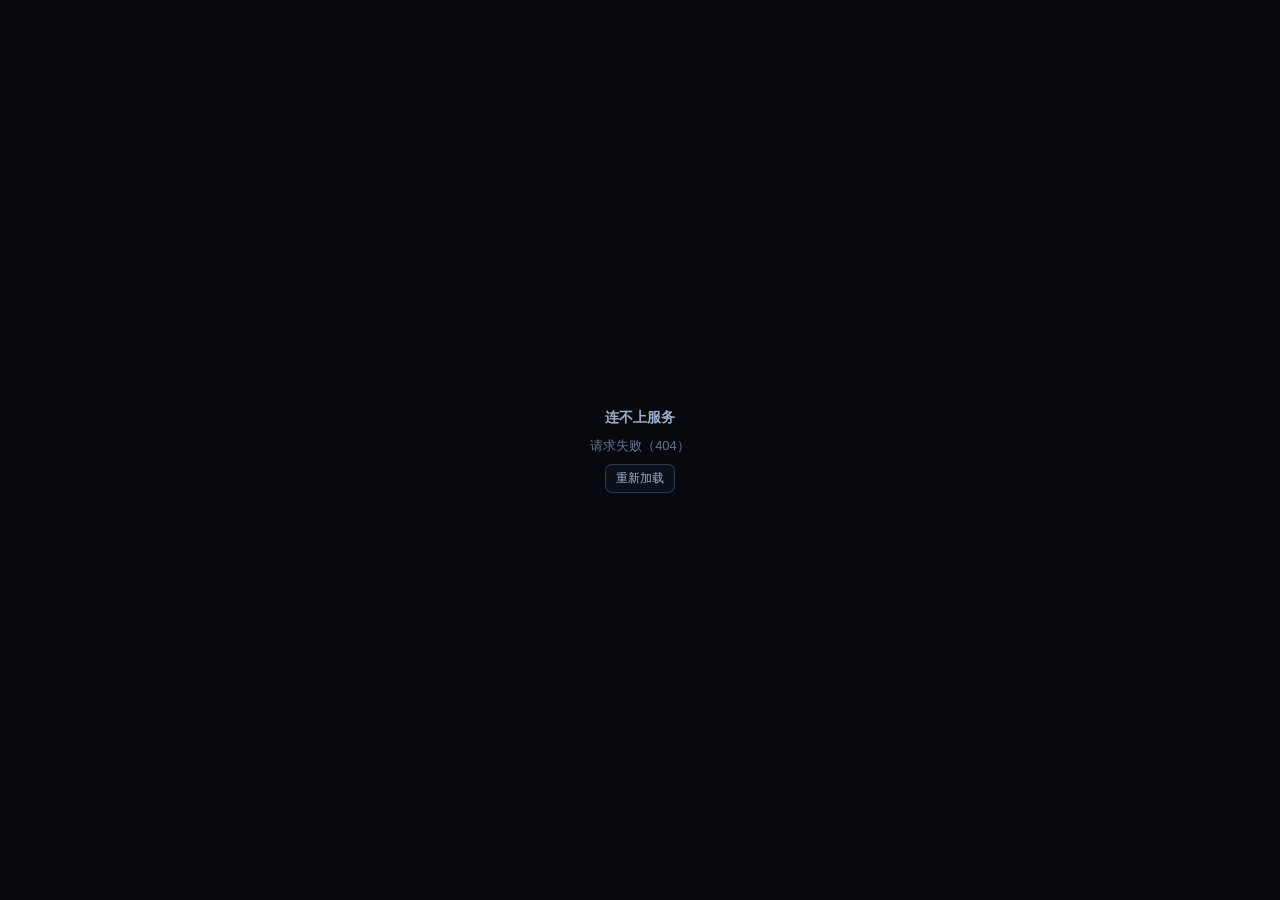
==== commit 53c7bd08: "fix: embed tactical HQ and add workspace themes" ====
--- a/app/static/viz/index.html
+++ b/app/static/viz/index.html
@@ -1,5 +1,5 @@
 <!DOCTYPE html>
-<html lang="zh-CN">
+<html lang="zh-CN" data-theme="cyber">
 <head>
   <meta charset="utf-8">
   <meta name="viewport" content="width=device-width, initial-scale=1, viewport-fit=cover">
@@ -7,6 +7,7 @@
   <title>Webhook 工作台</title>
   <link rel="icon" href="data:,">
   <link rel="stylesheet" href="assets/app.css">
+  <link rel="stylesheet" href="assets/theme.css?v=20261110-v1">
 </head>
 <body>
   <div id="boot" class="boot">
@@ -30,6 +31,11 @@
         <h1 id="pageTitle">总览</h1>
         <span class="sub" id="pageSub"></span>
         <span class="spacer"></span>
+        <div class="theme-switch" id="themeSwitch" title="切换主题">
+          <button type="button" data-theme-opt="cyber" class="on">赛博</button>
+          <button type="button" data-theme-opt="amber">黑金</button>
+          <button type="button" data-theme-opt="ops">工程</button>
+        </div>
         <span class="live" id="liveState"></span>
       </header>
       <main id="view"></main>
--- a/app/static/viz/assets/app.css
+++ b/app/static/viz/assets/app.css
@@ -45,6 +45,10 @@
 nav.nav a:hover{background:var(--fill);color:var(--ink)}
 nav.nav a.on{background:var(--blue-soft);color:var(--blue-deep);font-weight:600}
 nav.nav a.on svg{opacity:1}
+nav.nav a.ext{margin-top:6px;border-top:1px solid var(--line);padding-top:11px;border-radius:0;color:var(--ink3);font-size:13px}
+nav.nav a.ext:hover{background:transparent;color:var(--ink)}
+.pg-tactical{height:100%;min-height:0;overflow:hidden;background:#07080d}
+.tactical-frame{display:block;width:100%;height:100%;min-height:0;border:0;background:#07080d}
 nav.nav .gap{height:1px;background:var(--line);margin:8px 6px}
 .side-user{border-top:1px solid var(--line);padding:12px 14px;display:flex;align-items:center;gap:10px}
 .side-user .av{width:30px;height:30px;border-radius:50%;background:var(--blue-soft);color:var(--blue-deep);display:grid;place-items:center;font-size:12px;font-weight:700;flex:none}
--- a/app/static/viz/assets/theme.css
+++ b/app/static/viz/assets/theme.css
@@ -0,0 +1,32 @@
+/* Muse 工作台主题层：只覆盖视觉变量和通用控件，不改变上游业务逻辑。 */
+:root[data-theme="cyber"]{
+  color-scheme:dark;--bg:#07090e;--surface:#0c101a;--surface2:#111726;--fill:#161e31;
+  --line:rgba(90,190,255,.14);--line2:rgba(90,190,255,.26);--ink:#eef2f9;--ink2:#9fb0cc;--ink3:#637391;
+  --blue:#45e6f5;--blue-soft:rgba(69,230,245,.13);--blue-deep:#45e6f5;--green:#35e08a;--green-soft:rgba(53,224,138,.14);
+  --amber:#ffc21a;--amber-soft:rgba(255,194,26,.14);--red:#ff4d5e;--red-soft:rgba(255,77,94,.15);
+  --violet:#a78bfa;--violet-soft:rgba(167,139,250,.15);--sh:0 8px 28px rgba(0,0,0,.42);
+}
+:root[data-theme="amber"]{
+  color-scheme:dark;--bg:#0b0907;--surface:#120f0c;--surface2:#1a1510;--fill:#241d16;
+  --line:rgba(255,214,160,.13);--line2:rgba(255,214,160,.26);--ink:#f5ece0;--ink2:#bfa88e;--ink3:#7d6d5b;
+  --blue:#ffc46b;--blue-soft:rgba(255,196,107,.14);--blue-deep:#ffc46b;--green:#5fe3a1;--green-soft:rgba(95,227,161,.14);
+  --amber:#ff9a52;--amber-soft:rgba(255,154,82,.15);--red:#ff5a4f;--red-soft:rgba(255,90,79,.16);
+  --violet:#6fdcff;--violet-soft:rgba(111,220,255,.15);--sh:0 8px 28px rgba(0,0,0,.48);
+}
+:root[data-theme="ops"]{
+  color-scheme:light;--bg:#eeede8;--surface:#f8f7f3;--surface2:#f1f0eb;--fill:#e5e3dc;
+  --line:#d5d3cb;--line2:#bebcb2;--ink:#151515;--ink2:#4a4a45;--ink3:#7d7c75;
+  --blue:#1d4ed8;--blue-soft:#dbeafe;--blue-deep:#1e3a8a;--green:#15803d;--green-soft:#dcfce7;
+  --amber:#b45309;--amber-soft:#fef3c7;--red:#dc2626;--red-soft:#fee2e2;--violet:#6d28d9;
+  --violet-soft:#ede9fe;--sh:0 1px 3px rgba(21,21,21,.05),0 6px 18px rgba(21,21,21,.04);
+}
+body{background:var(--bg);color:var(--ink)}
+aside,.topbar,.thread-list,.chat-head,.chat-main,.card,.kpi,.feed,.rank,.side-user{background:var(--surface);border-color:var(--line)}
+nav.nav a{color:var(--ink2)}
+nav.nav a:hover,nav.nav a.on{background:var(--blue-soft);color:var(--blue-deep)}
+.topbar .sub,.muted,.thread .preview,.side-user .meta span{color:var(--ink3)}
+.theme-switch{display:flex;gap:3px;padding:3px;border:1px solid var(--line);border-radius:7px;background:var(--surface2)}
+.theme-switch button{border:0;border-radius:4px;background:transparent;color:var(--ink3);padding:4px 7px;font-size:11px;cursor:pointer}
+.theme-switch button:hover,.theme-switch button.on{background:var(--blue);color:#061018;font-weight:700}
+.pg-tactical{height:100%;min-height:0;overflow:hidden;background:#07080d}
+.tactical-frame{display:block;width:100%;height:100%;min-height:0;border:0;background:#07080d}
